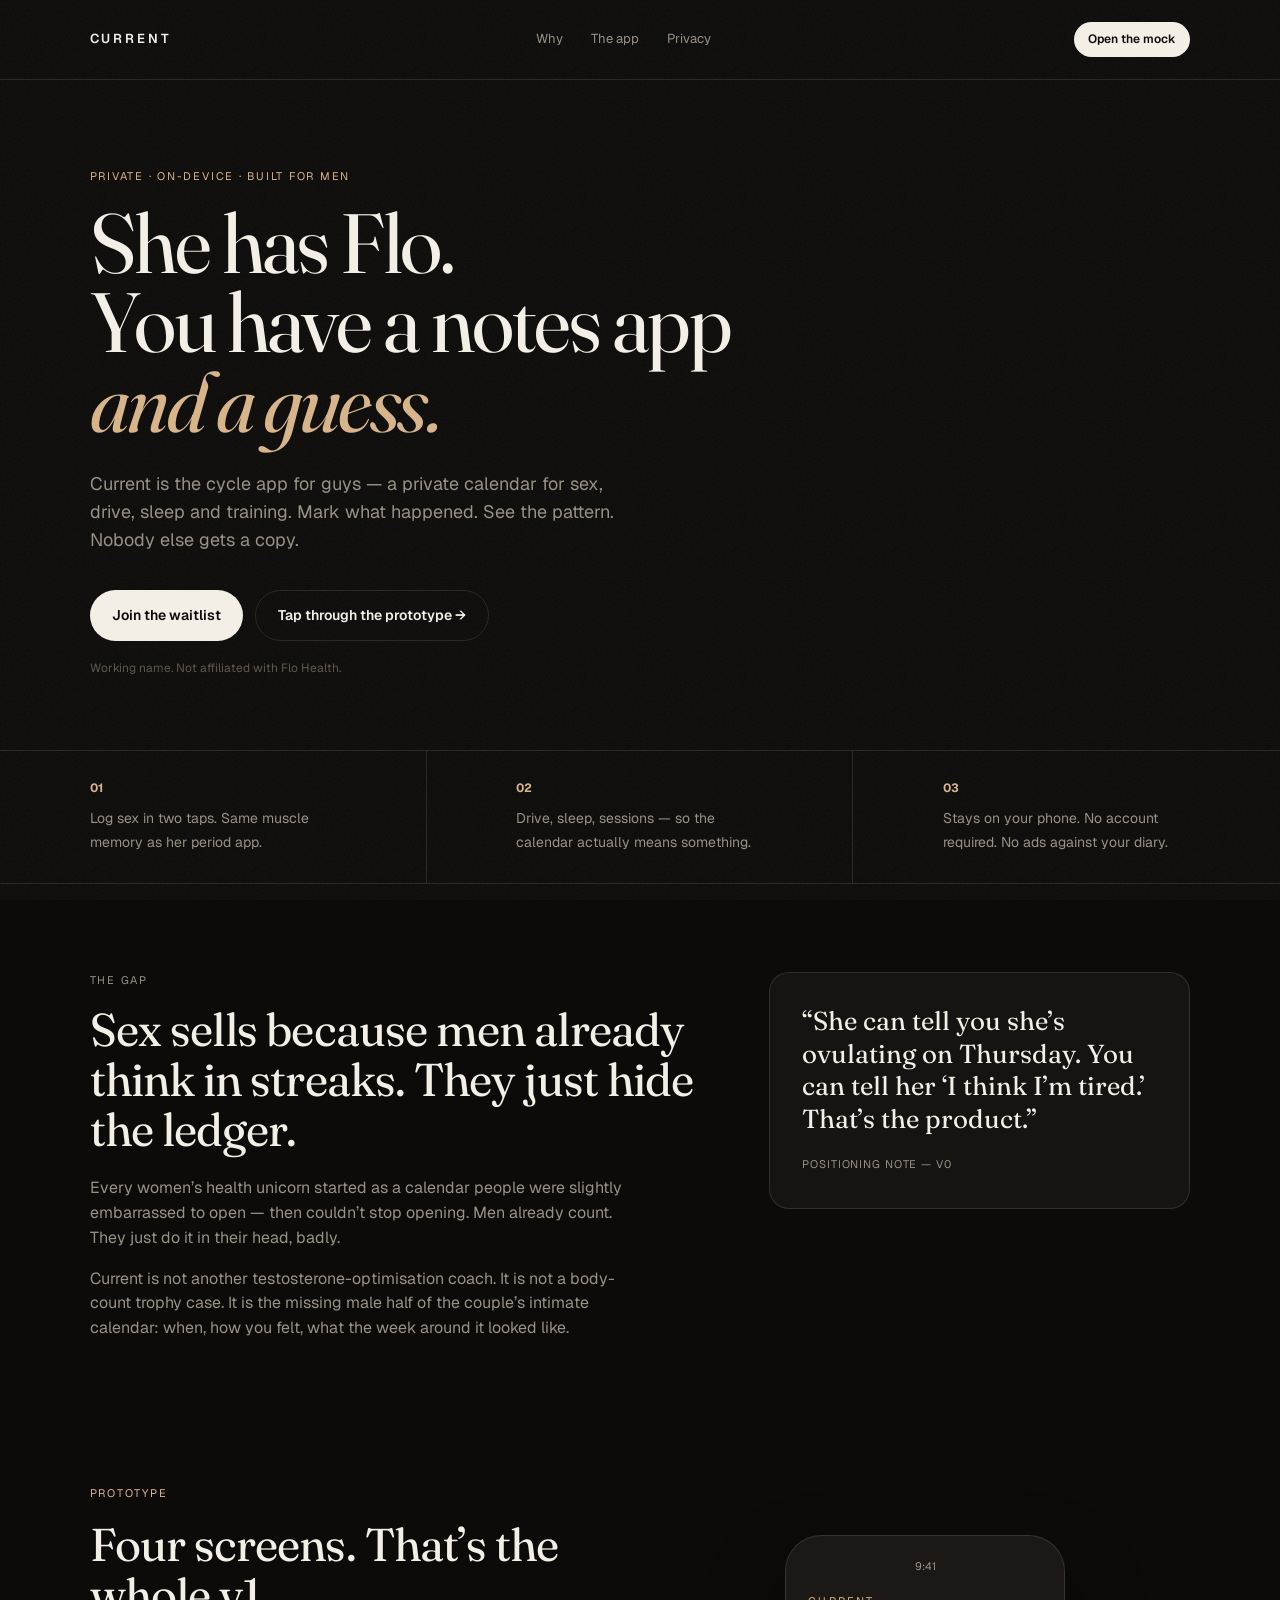
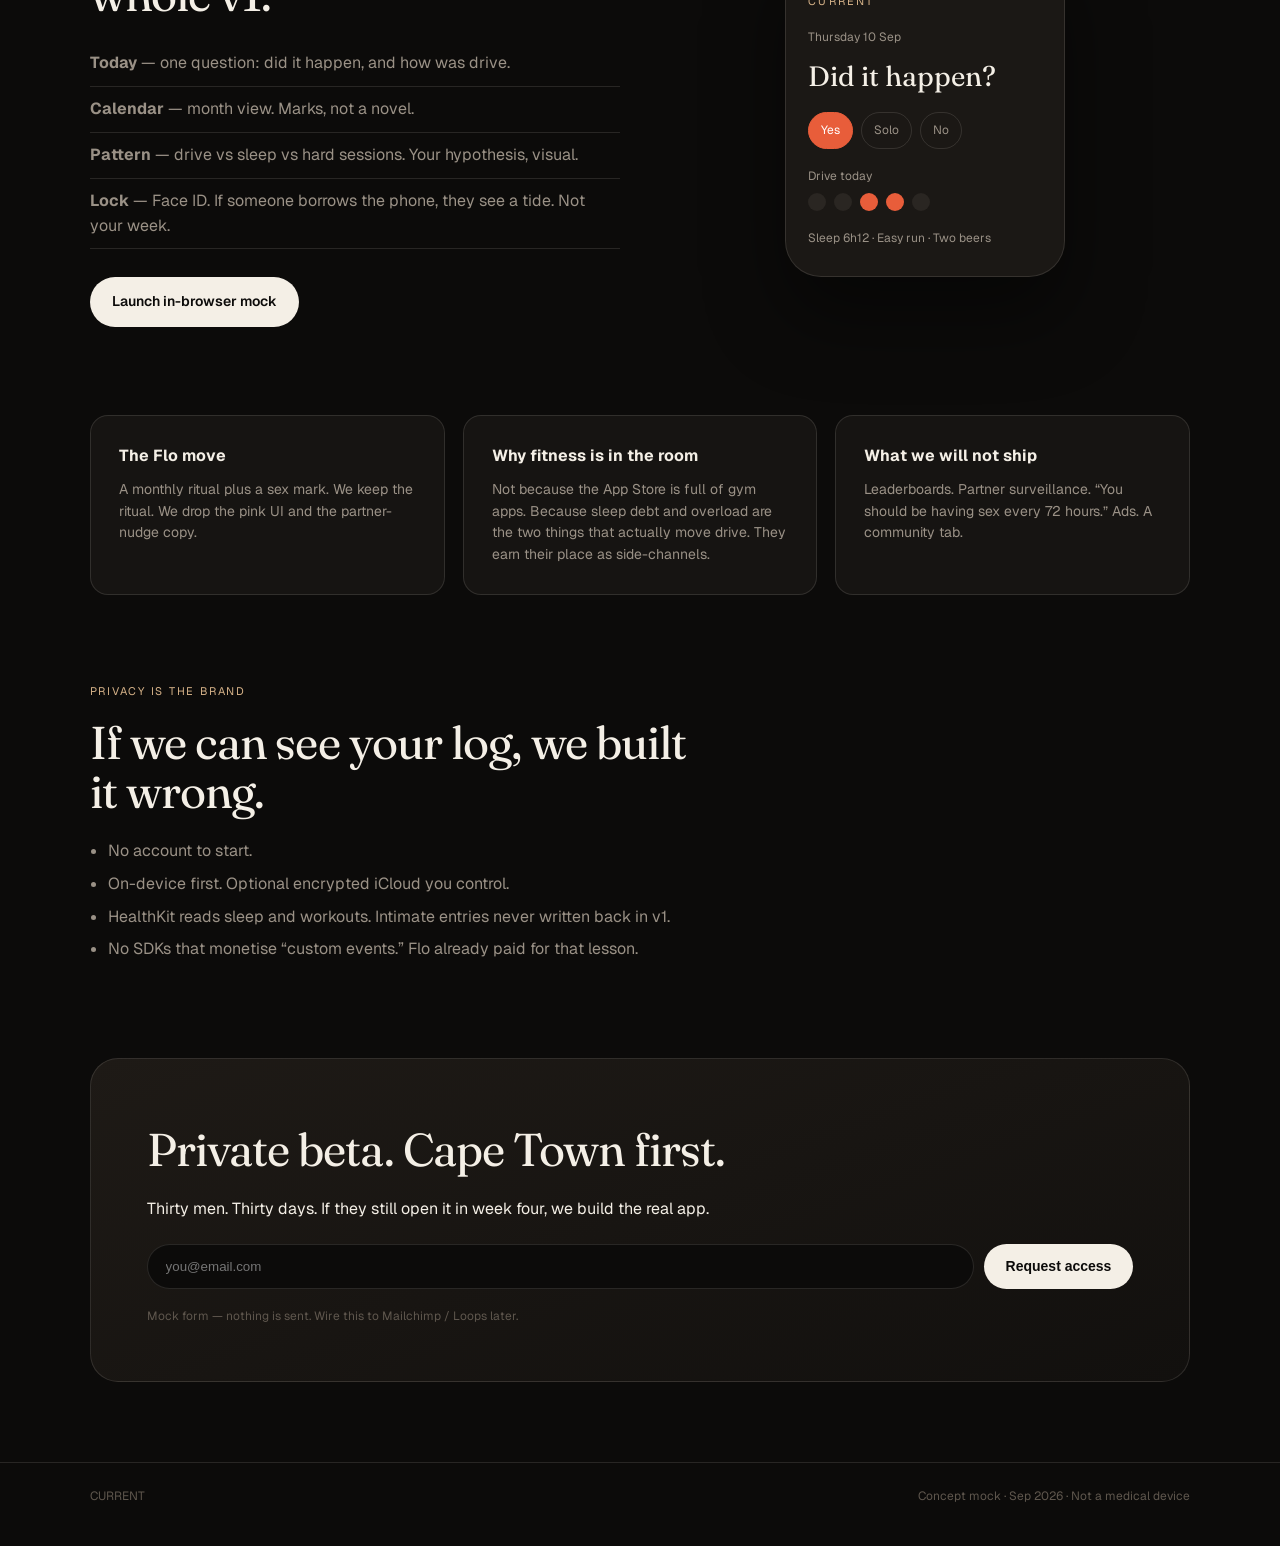
==== index.html @ 5b76199a "chore: add index.html" ====
<!DOCTYPE html>
<html lang="en">
<head>
  <meta charset="UTF-8" />
  <meta name="viewport" content="width=device-width, initial-scale=1" />
  <title>Current — The cycle app, for men</title>
  <link rel="preconnect" href="https://fonts.googleapis.com" />
  <link rel="preconnect" href="https://fonts.gstatic.com" crossorigin />
  <link href="https://fonts.googleapis.com/css2?family=Fraunces:ital,opsz,wght@0,9..144,400;0,9..144,600;1,9..144,400&family=Geist:wght@400;500;600&display=swap" rel="stylesheet" />
  <style>
:root {
  --bg: #0c0b0a;
  --bg-2: #161412;
  --ink: #f4efe6;
  --mute: #9a9186;
  --line: rgba(244, 239, 230, 0.12);
  --sand: #d8b48a;
  --sand-2: #c48a5a;
  --hot: #e85d3a;
}

* { box-sizing: border-box; margin: 0; padding: 0; }
html { scroll-behavior: smooth; }
body {
  font-family: Geist, ui-sans-serif, system-ui, sans-serif;
  background: var(--bg);
  color: var(--ink);
  line-height: 1.55;
  min-height: 100vh;
}
.noise {
  pointer-events: none;
  position: fixed; inset: 0;
  opacity: .06;
  background-image: url("data:image/svg+xml,%3Csvg xmlns='http://www.w3.org/2000/svg' width='160' height='160'%3E%3Cfilter id='n'%3E%3CfeTurbulence type='fractalNoise' baseFrequency='.8' numOctaves='4' stitchTiles='stitch'/%3E%3C/filter%3E%3Crect width='100%25' height='100%25' filter='url(%23n)'/%3E%3C/svg%3E");
  z-index: 0;
}
a { color: inherit; text-decoration: none; }
.nav, .hero, .strip, .split, .phones, .grid3, .privacy, .waitlist, footer {
  position: relative; z-index: 1;
}

.nav {
  display: flex; align-items: center; justify-content: space-between;
  padding: 22px 7vw;
  border-bottom: 1px solid var(--line);
}
.logo { letter-spacing: .22em; font-weight: 600; font-size: 13px; }
.nav nav { display: flex; gap: 28px; color: var(--mute); font-size: 13px; }
.btn {
  display: inline-flex; align-items: center; justify-content: center;
  background: var(--ink); color: var(--bg);
  padding: 14px 22px; border-radius: 999px;
  font-weight: 600; font-size: 14px; border: 0; cursor: pointer;
}
.btn-sm { padding: 8px 14px; font-size: 12px; }
.btn-ghost {
  background: transparent; color: var(--ink);
  border: 1px solid var(--line);
}

.hero { padding: 88px 7vw 72px; max-width: 1100px; }
.eyebrow {
  color: var(--sand); letter-spacing: .16em; text-transform: uppercase;
  font-size: 11px; margin-bottom: 18px;
}
h1 {
  font-family: Fraunces, Georgia, serif;
  font-weight: 400; font-size: clamp(40px, 7vw, 84px);
  line-height: .95; letter-spacing: -.03em;
}
h1 em { color: var(--sand); font-style: italic; }
.lede { max-width: 540px; margin: 28px 0 36px; color: var(--mute); font-size: 18px; }
.hero-actions { display: flex; gap: 12px; flex-wrap: wrap; }
.fine { margin-top: 18px; color: #5f574e; font-size: 12px; }

.strip {
  display: grid; grid-template-columns: repeat(3, 1fr);
  border-top: 1px solid var(--line); border-bottom: 1px solid var(--line);
}
.strip div { padding: 28px 7vw; border-right: 1px solid var(--line); }
.strip div:last-child { border-right: 0; }
.strip strong { display: block; color: var(--sand); font-size: 12px; margin-bottom: 8px; }
.strip span { color: var(--mute); font-size: 14px; }

.split {
  display: grid; grid-template-columns: 1.2fr .8fr; gap: 48px;
  padding: 88px 7vw; align-items: start;
}
h2 {
  font-family: Fraunces, Georgia, serif;
  font-weight: 400; font-size: clamp(28px, 4vw, 46px);
  line-height: 1.08; letter-spacing: -.02em; margin: 10px 0 22px;
}
.split p { color: var(--mute); margin-bottom: 16px; max-width: 560px; }
.card {
  background: var(--bg-2); border: 1px solid var(--line);
  padding: 32px; border-radius: 20px;
}
.quote p {
  font-family: Fraunces, Georgia, serif; font-size: 26px; color: var(--ink);
  line-height: 1.25; margin-bottom: 16px;
}
.quote small { color: var(--mute); letter-spacing: .08em; text-transform: uppercase; font-size: 11px; }

.phones {
  display: grid; grid-template-columns: 1fr 1fr; gap: 40px;
  padding: 40px 7vw 88px; align-items: center;
}
.phones ul { list-style: none; margin: 8px 0 28px; color: var(--mute); }
.phones li { padding: 10px 0; border-bottom: 1px solid var(--line); }
.phone-stack { display: flex; justify-content: center; }
.phone {
  width: 280px; background: #1b1815; border: 1px solid var(--line);
  border-radius: 36px; padding: 22px 22px 28px;
  box-shadow: 0 40px 80px rgba(0,0,0,.45);
}
.phone-bar { text-align: center; color: var(--mute); font-size: 11px; margin-bottom: 18px; }
.phone-brand { letter-spacing: .2em; font-size: 11px; color: var(--sand); }
.phone-kicker { color: var(--mute); font-size: 12px; margin: 18px 0 8px; }
.phone h3 { font-family: Fraunces, serif; font-size: 28px; font-weight: 400; }
.pills { display: flex; gap: 8px; margin: 14px 0 8px; }
.pill {
  border: 1px solid var(--line); border-radius: 999px;
  padding: 8px 12px; font-size: 12px; color: var(--mute);
}
.pill.on { background: var(--hot); border-color: var(--hot); color: #fff; }
.dots { display: flex; gap: 8px; margin-bottom: 18px; }
.dots i { width: 18px; height: 18px; border-radius: 50%; background: #2a2622; display: block; }
.dots i.hot { background: var(--hot); }
.phone-note { color: var(--mute); font-size: 12px; }

.grid3 {
  display: grid; grid-template-columns: repeat(3, 1fr); gap: 18px;
  padding: 0 7vw 88px;
}
.grid3 article {
  background: var(--bg-2); border: 1px solid var(--line);
  padding: 28px; border-radius: 18px;
}
.grid3 h3 { font-size: 16px; margin-bottom: 10px; }
.grid3 p { color: var(--mute); font-size: 14px; }

.privacy { padding: 0 7vw 88px; max-width: 800px; }
.privacy ul { margin-top: 18px; color: var(--mute); padding-left: 18px; }
.privacy li { margin: 8px 0; }

.waitlist {
  margin: 0 7vw 80px; padding: 56px; border-radius: 28px;
  background: linear-gradient(160deg, #1e1a16, #12100e);
  border: 1px solid var(--line);
}
.waitlist form { display: flex; gap: 10px; margin-top: 22px; flex-wrap: wrap; }
.waitlist input {
  flex: 1; min-width: 220px; background: #0c0b0a; color: var(--ink);
  border: 1px solid var(--line); border-radius: 999px; padding: 14px 18px;
}
footer {
  display: flex; justify-content: space-between;
  padding: 24px 7vw 40px; color: #5f574e; font-size: 12px;
  border-top: 1px solid var(--line);
}

@media (max-width: 860px) {
  .nav nav { display: none; }
  .strip, .split, .phones, .grid3 { grid-template-columns: 1fr; }
  .strip div { border-right: 0; border-bottom: 1px solid var(--line); padding: 22px 7vw; }
  .hero { padding-top: 56px; }
  .waitlist { padding: 32px 22px; }
}

</style>
</head>
<body>
  <div class="noise"></div>
  <header class="nav">
    <a class="logo" href="index.html">CURRENT</a>
    <nav>
      <a href="#why">Why</a>
      <a href="#app">The app</a>
      <a href="#privacy">Privacy</a>
    </nav>
    <a class="btn btn-sm" href="app.html">Open the mock</a>
  </header>

  <section class="hero">
    <p class="eyebrow">Private · On-device · Built for men</p>
    <h1>She has Flo.<br />You have a notes app<br /><em>and a guess.</em></h1>
    <p class="lede">
      Current is the cycle app for guys — a private calendar for sex, drive, sleep and training.
      Mark what happened. See the pattern. Nobody else gets a copy.
    </p>
    <div class="hero-actions">
      <a class="btn" href="#waitlist">Join the waitlist</a>
      <a class="btn btn-ghost" href="app.html">Tap through the prototype →</a>
    </div>
    <p class="fine">Working name. Not affiliated with Flo Health.</p>
  </section>

  <section class="strip">
    <div>
      <strong>01</strong>
      <span>Log sex in two taps. Same muscle memory as her period app.</span>
    </div>
    <div>
      <strong>02</strong>
      <span>Drive, sleep, sessions — so the calendar actually means something.</span>
    </div>
    <div>
      <strong>03</strong>
      <span>Stays on your phone. No account required. No ads against your diary.</span>
    </div>
  </section>

  <section id="why" class="split">
    <div>
      <p class="eyebrow">The gap</p>
      <h2>Sex sells because men already think in streaks. They just hide the ledger.</h2>
      <p>
        Every women’s health unicorn started as a calendar people were slightly embarrassed to open —
        then couldn’t stop opening. Men already count. They just do it in their head, badly.
      </p>
      <p>
        Current is not another testosterone-optimisation coach. It is not a body-count trophy case.
        It is the missing male half of the couple’s intimate calendar: when, how you felt, what the week
        around it looked like.
      </p>
    </div>
    <aside class="card quote">
      <p>“She can tell you she’s ovulating on Thursday. You can tell her ‘I think I’m tired.’ That’s the product.”</p>
      <small>Positioning note — v0</small>
    </aside>
  </section>

  <section id="app" class="phones">
    <div class="copy">
      <p class="eyebrow">Prototype</p>
      <h2>Four screens. That’s the whole v1.</h2>
      <ul>
        <li><b>Today</b> — one question: did it happen, and how was drive.</li>
        <li><b>Calendar</b> — month view. Marks, not a novel.</li>
        <li><b>Pattern</b> — drive vs sleep vs hard sessions. Your hypothesis, visual.</li>
        <li><b>Lock</b> — Face ID. If someone borrows the phone, they see a tide. Not your week.</li>
      </ul>
      <a class="btn" href="app.html">Launch in-browser mock</a>
    </div>
    <div class="phone-stack">
      <div class="phone">
        <div class="phone-bar">9:41</div>
        <p class="phone-brand">CURRENT</p>
        <p class="phone-kicker">Thursday 10 Sep</p>
        <h3>Did it happen?</h3>
        <div class="pills">
          <span class="pill on">Yes</span>
          <span class="pill">Solo</span>
          <span class="pill">No</span>
        </div>
        <p class="phone-kicker">Drive today</p>
        <div class="dots">
          <i></i><i></i><i class="hot"></i><i class="hot"></i><i></i>
        </div>
        <p class="phone-note">Sleep 6h12 · Easy run · Two beers</p>
      </div>
    </div>
  </section>

  <section class="grid3">
    <article>
      <h3>The Flo move</h3>
      <p>A monthly ritual plus a sex mark. We keep the ritual. We drop the pink UI and the partner-nudge copy.</p>
    </article>
    <article>
      <h3>Why fitness is in the room</h3>
      <p>Not because the App Store is full of gym apps. Because sleep debt and overload are the two things that actually move drive. They earn their place as side-channels.</p>
    </article>
    <article>
      <h3>What we will not ship</h3>
      <p>Leaderboards. Partner surveillance. “You should be having sex every 72 hours.” Ads. A community tab.</p>
    </article>
  </section>

  <section id="privacy" class="privacy">
    <p class="eyebrow">Privacy is the brand</p>
    <h2>If we can see your log, we built it wrong.</h2>
    <ul>
      <li>No account to start.</li>
      <li>On-device first. Optional encrypted iCloud you control.</li>
      <li>HealthKit reads sleep and workouts. Intimate entries never written back in v1.</li>
      <li>No SDKs that monetise “custom events.” Flo already paid for that lesson.</li>
    </ul>
  </section>

  <section id="waitlist" class="waitlist">
    <h2>Private beta. Cape Town first.</h2>
    <p>Thirty men. Thirty days. If they still open it in week four, we build the real app.</p>
    <form onsubmit="event.preventDefault(); this.querySelector('button').textContent='You’re on the list.'; this.querySelector('button').disabled=true;">
      <input type="email" required placeholder="you@email.com" />
      <button type="submit" class="btn">Request access</button>
    </form>
    <p class="fine">Mock form — nothing is sent. Wire this to Mailchimp / Loops later.</p>
  </section>

  <footer>
    <span>CURRENT</span>
    <span>Concept mock · Sep 2026 · Not a medical device</span>
  </footer>
</body>
</html>
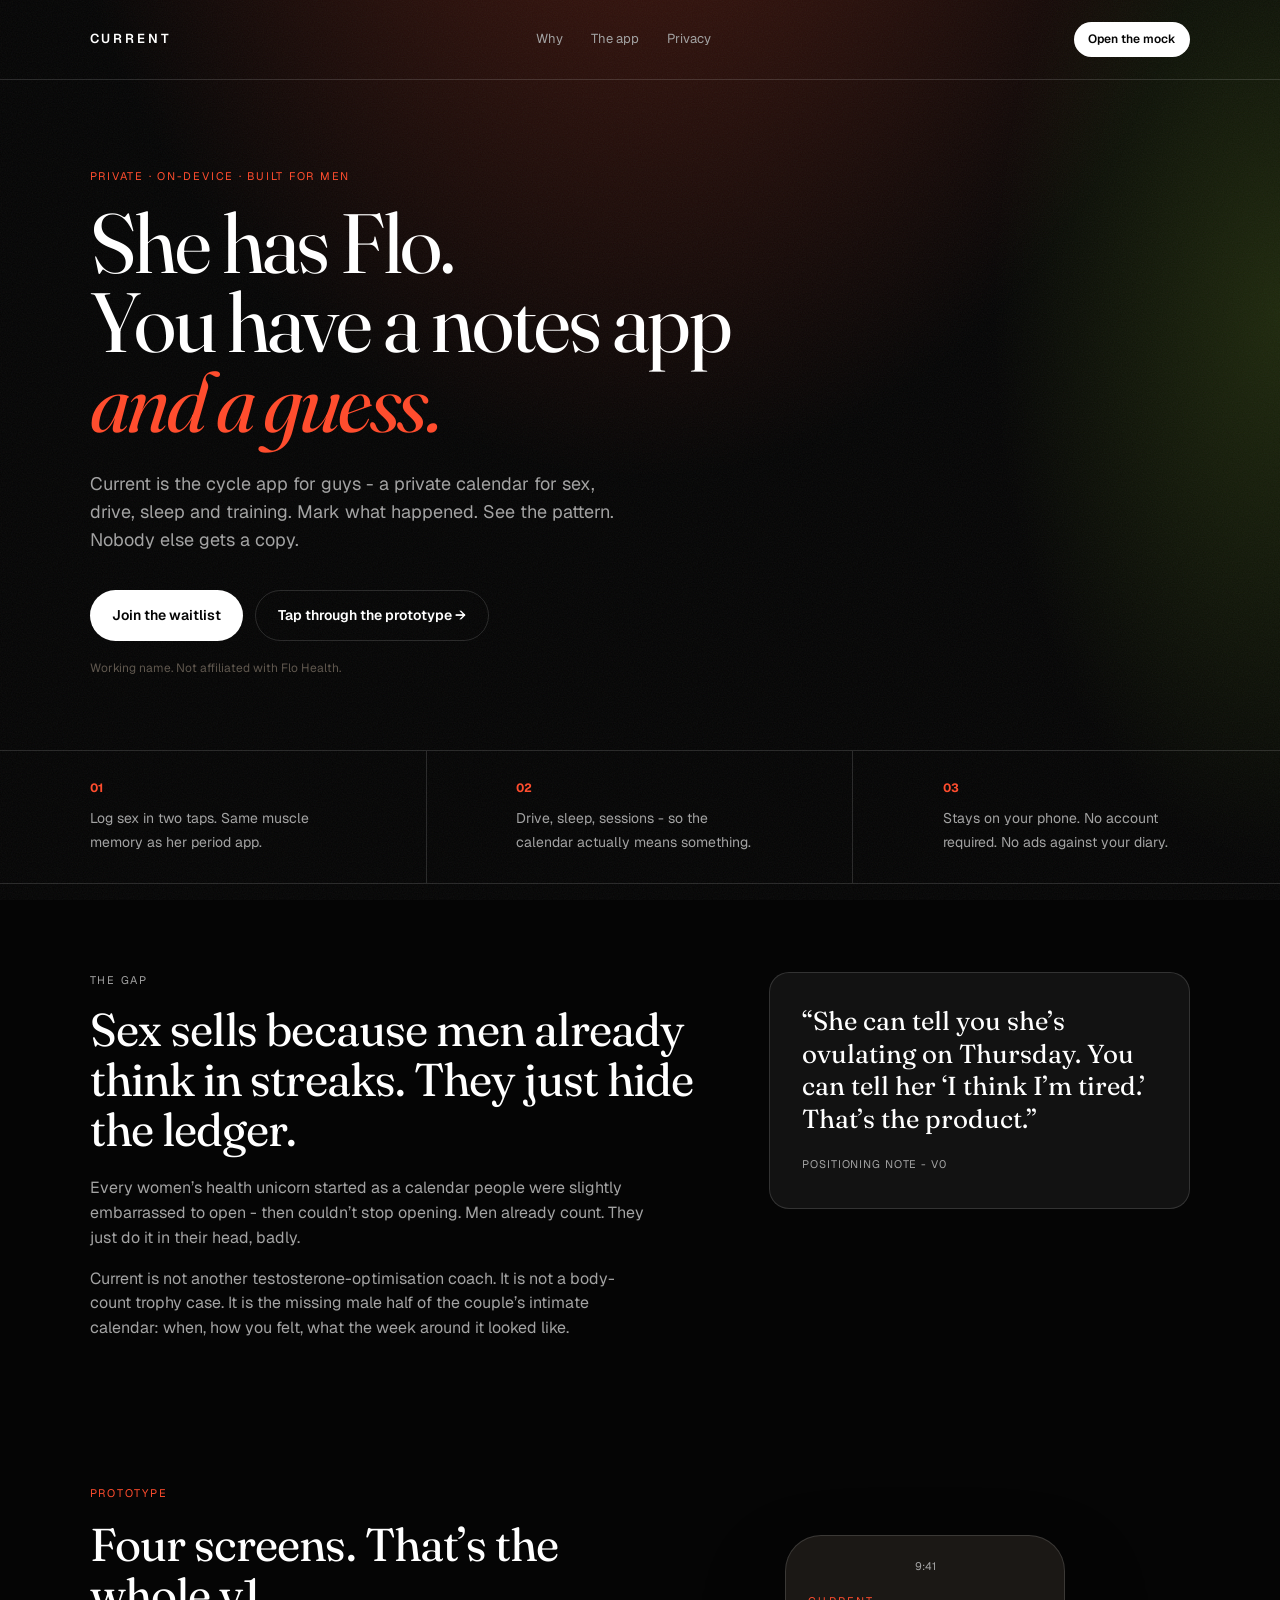
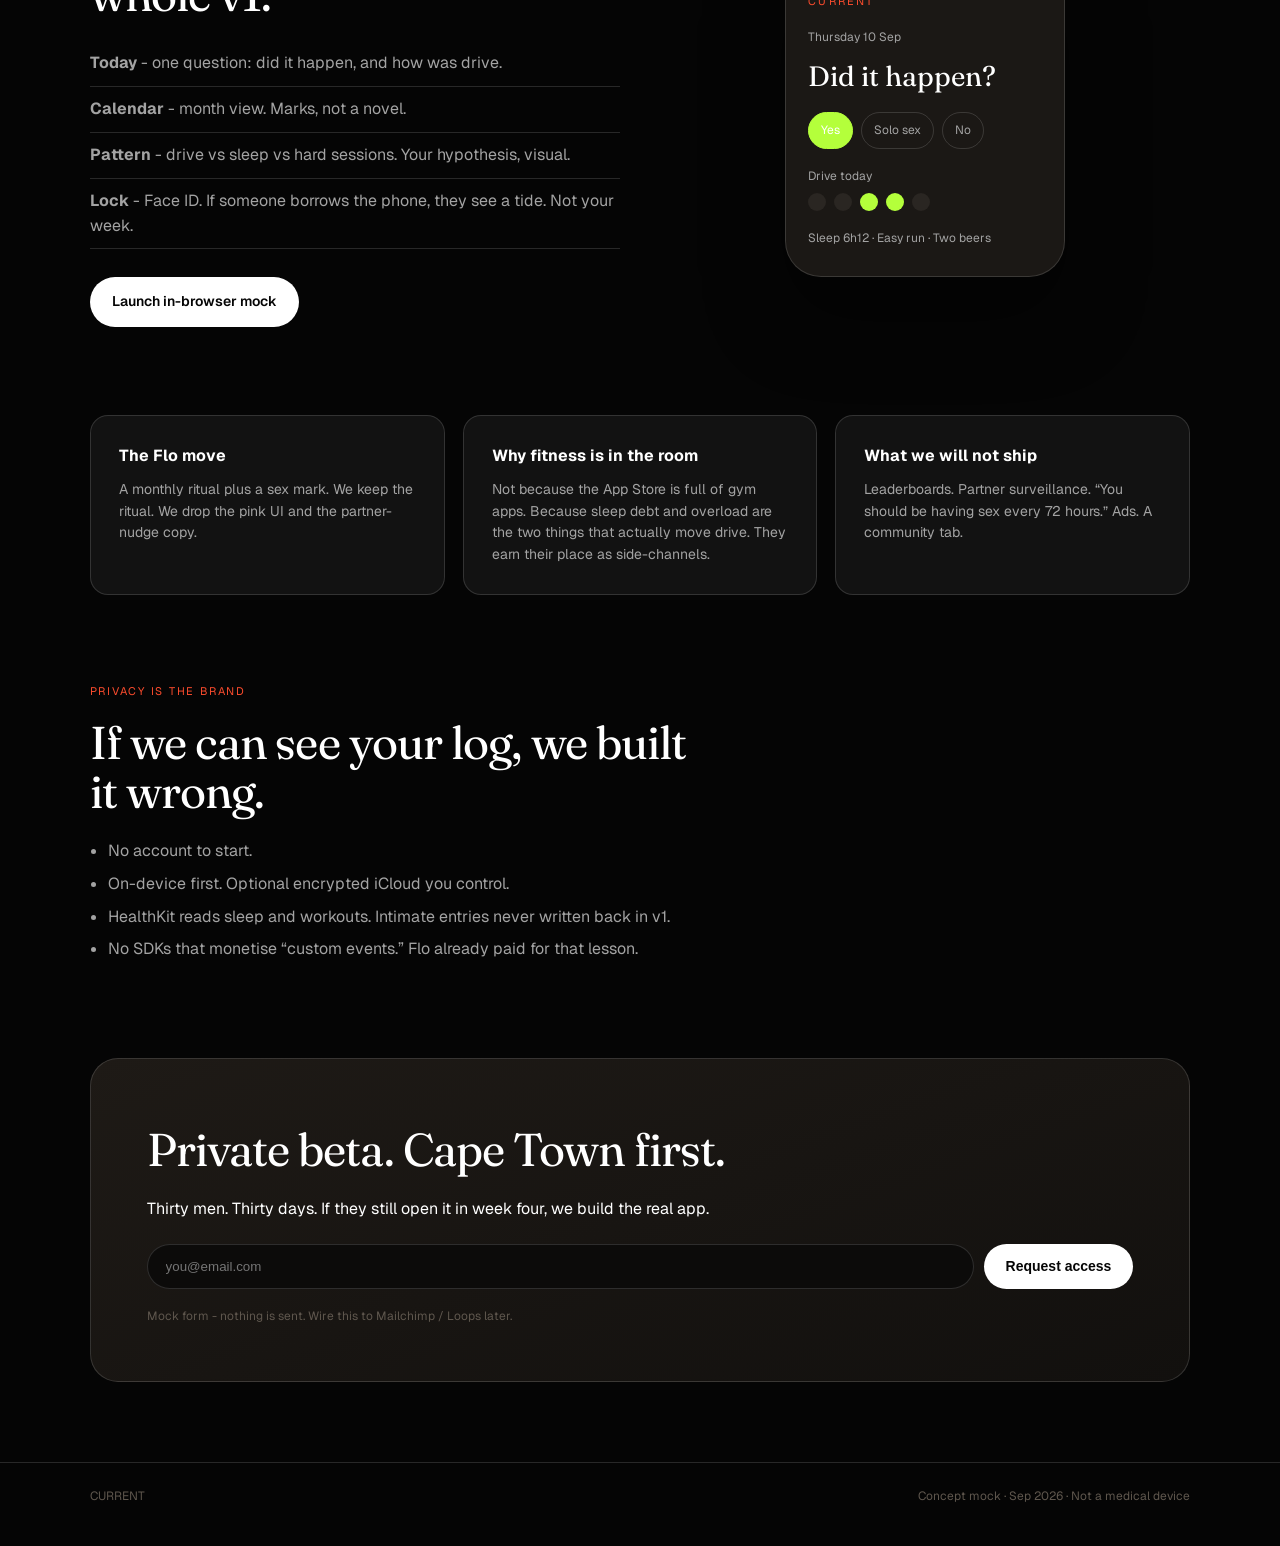
==== commit 73aa25d2: "chore: update index.html" ====
--- a/index.html
+++ b/index.html
@@ -1,73 +1,74 @@
 <!DOCTYPE html>
 <html lang="en">
 <head>
-  <meta charset="UTF-8" />
-  <meta name="viewport" content="width=device-width, initial-scale=1" />
-  <title>Current — The cycle app, for men</title>
-  <link rel="preconnect" href="https://fonts.googleapis.com" />
-  <link rel="preconnect" href="https://fonts.gstatic.com" crossorigin />
-  <link href="https://fonts.googleapis.com/css2?family=Fraunces:ital,opsz,wght@0,9..144,400;0,9..144,600;1,9..144,400&family=Geist:wght@400;500;600&display=swap" rel="stylesheet" />
-  <style>
+ <meta charset="UTF-8" />
+ <meta name="viewport" content="width=device-width, initial-scale=1" />
+ <title>Current - The cycle app, for men</title>
+ <link rel="preconnect" href="https://fonts.googleapis.com" />
+ <link rel="preconnect" href="https://fonts.gstatic.com" crossorigin />
+ <link href="https://fonts.googleapis.com/css2?family=Fraunces:ital,opsz,wght@0,9..144,400;0,9..144,600;1,9..144,400&family=Geist:wght@400;500;600&display=swap" rel="stylesheet" />
+ <style>
 :root {
-  --bg: #0c0b0a;
-  --bg-2: #161412;
-  --ink: #f4efe6;
-  --mute: #9a9186;
-  --line: rgba(244, 239, 230, 0.12);
-  --sand: #d8b48a;
-  --sand-2: #c48a5a;
-  --hot: #e85d3a;
+ --bg: #050505;
+ --bg-2: #121212;
+ --ink: #ffffff;
+ --mute: #a3a3a3;
+ --line: rgba(255, 255, 255, 0.14);
+ --sand: #ff4d2e;
+ --sand-2: #ff7a3d;
+ --hot: #b4ff3b;
 }
 
 * { box-sizing: border-box; margin: 0; padding: 0; }
 html { scroll-behavior: smooth; }
 body {
-  font-family: Geist, ui-sans-serif, system-ui, sans-serif;
-  background: var(--bg);
-  color: var(--ink);
-  line-height: 1.55;
-  min-height: 100vh;
+ font-family: Geist, ui-sans-serif, system-ui, sans-serif;
+ background: var(--bg);
+ background-image: radial-gradient(ellipse 90% 55% at 50% -15%, rgba(255,77,46,0.35), transparent 55%), radial-gradient(ellipse 45% 35% at 100% 10%, rgba(180,255,59,0.14), transparent 50%);
+ color: var(--ink);
+ line-height: 1.55;
+ min-height: 100vh;
 }
 .noise {
-  pointer-events: none;
-  position: fixed; inset: 0;
-  opacity: .06;
-  background-image: url("data:image/svg+xml,%3Csvg xmlns='http://www.w3.org/2000/svg' width='160' height='160'%3E%3Cfilter id='n'%3E%3CfeTurbulence type='fractalNoise' baseFrequency='.8' numOctaves='4' stitchTiles='stitch'/%3E%3C/filter%3E%3Crect width='100%25' height='100%25' filter='url(%23n)'/%3E%3C/svg%3E");
-  z-index: 0;
+ pointer-events: none;
+ position: fixed; inset: 0;
+ opacity: .06;
+ background-image: url("data:image/svg+xml,%3Csvg xmlns='http://www.w3.org/2000/svg' width='160' height='160'%3E%3Cfilter id='n'%3E%3CfeTurbulence type='fractalNoise' baseFrequency='.8' numOctaves='4' stitchTiles='stitch'/%3E%3C/filter%3E%3Crect width='100%25' height='100%25' filter='url(%23n)'/%3E%3C/svg%3E");
+ z-index: 0;
 }
 a { color: inherit; text-decoration: none; }
 .nav, .hero, .strip, .split, .phones, .grid3, .privacy, .waitlist, footer {
-  position: relative; z-index: 1;
+ position: relative; z-index: 1;
 }
 
 .nav {
-  display: flex; align-items: center; justify-content: space-between;
-  padding: 22px 7vw;
-  border-bottom: 1px solid var(--line);
+ display: flex; align-items: center; justify-content: space-between;
+ padding: 22px 7vw;
+ border-bottom: 1px solid var(--line);
 }
 .logo { letter-spacing: .22em; font-weight: 600; font-size: 13px; }
 .nav nav { display: flex; gap: 28px; color: var(--mute); font-size: 13px; }
 .btn {
-  display: inline-flex; align-items: center; justify-content: center;
-  background: var(--ink); color: var(--bg);
-  padding: 14px 22px; border-radius: 999px;
-  font-weight: 600; font-size: 14px; border: 0; cursor: pointer;
+ display: inline-flex; align-items: center; justify-content: center;
+ background: var(--ink); color: var(--bg);
+ padding: 14px 22px; border-radius: 999px;
+ font-weight: 600; font-size: 14px; border: 0; cursor: pointer;
 }
 .btn-sm { padding: 8px 14px; font-size: 12px; }
 .btn-ghost {
-  background: transparent; color: var(--ink);
-  border: 1px solid var(--line);
+ background: transparent; color: var(--ink);
+ border: 1px solid var(--line);
 }
 
 .hero { padding: 88px 7vw 72px; max-width: 1100px; }
 .eyebrow {
-  color: var(--sand); letter-spacing: .16em; text-transform: uppercase;
-  font-size: 11px; margin-bottom: 18px;
+ color: var(--sand); letter-spacing: .16em; text-transform: uppercase;
+ font-size: 11px; margin-bottom: 18px;
 }
 h1 {
-  font-family: Fraunces, Georgia, serif;
-  font-weight: 400; font-size: clamp(40px, 7vw, 84px);
-  line-height: .95; letter-spacing: -.03em;
+ font-family: Fraunces, Georgia, serif;
+ font-weight: 400; font-size: clamp(40px, 7vw, 84px);
+ line-height: .95; letter-spacing: -.03em;
 }
 h1 em { color: var(--sand); font-style: italic; }
 .lede { max-width: 540px; margin: 28px 0 36px; color: var(--mute); font-size: 18px; }
@@ -75,8 +76,8 @@
 .fine { margin-top: 18px; color: #5f574e; font-size: 12px; }
 
 .strip {
-  display: grid; grid-template-columns: repeat(3, 1fr);
-  border-top: 1px solid var(--line); border-bottom: 1px solid var(--line);
+ display: grid; grid-template-columns: repeat(3, 1fr);
+ border-top: 1px solid var(--line); border-bottom: 1px solid var(--line);
 }
 .strip div { padding: 28px 7vw; border-right: 1px solid var(--line); }
 .strip div:last-child { border-right: 0; }
@@ -84,36 +85,36 @@
 .strip span { color: var(--mute); font-size: 14px; }
 
 .split {
-  display: grid; grid-template-columns: 1.2fr .8fr; gap: 48px;
-  padding: 88px 7vw; align-items: start;
+ display: grid; grid-template-columns: 1.2fr .8fr; gap: 48px;
+ padding: 88px 7vw; align-items: start;
 }
 h2 {
-  font-family: Fraunces, Georgia, serif;
-  font-weight: 400; font-size: clamp(28px, 4vw, 46px);
-  line-height: 1.08; letter-spacing: -.02em; margin: 10px 0 22px;
+ font-family: Fraunces, Georgia, serif;
+ font-weight: 400; font-size: clamp(28px, 4vw, 46px);
+ line-height: 1.08; letter-spacing: -.02em; margin: 10px 0 22px;
 }
 .split p { color: var(--mute); margin-bottom: 16px; max-width: 560px; }
 .card {
-  background: var(--bg-2); border: 1px solid var(--line);
-  padding: 32px; border-radius: 20px;
+ background: var(--bg-2); border: 1px solid var(--line);
+ padding: 32px; border-radius: 20px;
 }
 .quote p {
-  font-family: Fraunces, Georgia, serif; font-size: 26px; color: var(--ink);
-  line-height: 1.25; margin-bottom: 16px;
+ font-family: Fraunces, Georgia, serif; font-size: 26px; color: var(--ink);
+ line-height: 1.25; margin-bottom: 16px;
 }
 .quote small { color: var(--mute); letter-spacing: .08em; text-transform: uppercase; font-size: 11px; }
 
 .phones {
-  display: grid; grid-template-columns: 1fr 1fr; gap: 40px;
-  padding: 40px 7vw 88px; align-items: center;
+ display: grid; grid-template-columns: 1fr 1fr; gap: 40px;
+ padding: 40px 7vw 88px; align-items: center;
 }
 .phones ul { list-style: none; margin: 8px 0 28px; color: var(--mute); }
 .phones li { padding: 10px 0; border-bottom: 1px solid var(--line); }
 .phone-stack { display: flex; justify-content: center; }
 .phone {
-  width: 280px; background: #1b1815; border: 1px solid var(--line);
-  border-radius: 36px; padding: 22px 22px 28px;
-  box-shadow: 0 40px 80px rgba(0,0,0,.45);
+ width: 280px; background: #1b1815; border: 1px solid var(--line);
+ border-radius: 36px; padding: 22px 22px 28px;
+ box-shadow: 0 40px 80px rgba(0,0,0,.45);
 }
 .phone-bar { text-align: center; color: var(--mute); font-size: 11px; margin-bottom: 18px; }
 .phone-brand { letter-spacing: .2em; font-size: 11px; color: var(--sand); }
@@ -121,8 +122,8 @@
 .phone h3 { font-family: Fraunces, serif; font-size: 28px; font-weight: 400; }
 .pills { display: flex; gap: 8px; margin: 14px 0 8px; }
 .pill {
-  border: 1px solid var(--line); border-radius: 999px;
-  padding: 8px 12px; font-size: 12px; color: var(--mute);
+ border: 1px solid var(--line); border-radius: 999px;
+ padding: 8px 12px; font-size: 12px; color: var(--mute);
 }
 .pill.on { background: var(--hot); border-color: var(--hot); color: #fff; }
 .dots { display: flex; gap: 8px; margin-bottom: 18px; }
@@ -131,12 +132,12 @@
 .phone-note { color: var(--mute); font-size: 12px; }
 
 .grid3 {
-  display: grid; grid-template-columns: repeat(3, 1fr); gap: 18px;
-  padding: 0 7vw 88px;
+ display: grid; grid-template-columns: repeat(3, 1fr); gap: 18px;
+ padding: 0 7vw 88px;
 }
 .grid3 article {
-  background: var(--bg-2); border: 1px solid var(--line);
-  padding: 28px; border-radius: 18px;
+ background: var(--bg-2); border: 1px solid var(--line);
+ padding: 28px; border-radius: 18px;
 }
 .grid3 h3 { font-size: 16px; margin-bottom: 10px; }
 .grid3 p { color: var(--mute); font-size: 14px; }
@@ -146,163 +147,163 @@
 .privacy li { margin: 8px 0; }
 
 .waitlist {
-  margin: 0 7vw 80px; padding: 56px; border-radius: 28px;
-  background: linear-gradient(160deg, #1e1a16, #12100e);
-  border: 1px solid var(--line);
+ margin: 0 7vw 80px; padding: 56px; border-radius: 28px;
+ background: linear-gradient(160deg, #1e1a16, #12100e);
+ border: 1px solid var(--line);
 }
 .waitlist form { display: flex; gap: 10px; margin-top: 22px; flex-wrap: wrap; }
 .waitlist input {
-  flex: 1; min-width: 220px; background: #0c0b0a; color: var(--ink);
-  border: 1px solid var(--line); border-radius: 999px; padding: 14px 18px;
+ flex: 1; min-width: 220px; background: #0c0b0a; color: var(--ink);
+ border: 1px solid var(--line); border-radius: 999px; padding: 14px 18px;
 }
 footer {
-  display: flex; justify-content: space-between;
-  padding: 24px 7vw 40px; color: #5f574e; font-size: 12px;
-  border-top: 1px solid var(--line);
+ display: flex; justify-content: space-between;
+ padding: 24px 7vw 40px; color: #5f574e; font-size: 12px;
+ border-top: 1px solid var(--line);
 }
 
 @media (max-width: 860px) {
-  .nav nav { display: none; }
-  .strip, .split, .phones, .grid3 { grid-template-columns: 1fr; }
-  .strip div { border-right: 0; border-bottom: 1px solid var(--line); padding: 22px 7vw; }
-  .hero { padding-top: 56px; }
-  .waitlist { padding: 32px 22px; }
+ .nav nav { display: none; }
+ .strip, .split, .phones, .grid3 { grid-template-columns: 1fr; }
+ .strip div { border-right: 0; border-bottom: 1px solid var(--line); padding: 22px 7vw; }
+ .hero { padding-top: 56px; }
+ .waitlist { padding: 32px 22px; }
 }
 
 </style>
 </head>
 <body>
-  <div class="noise"></div>
-  <header class="nav">
-    <a class="logo" href="index.html">CURRENT</a>
-    <nav>
-      <a href="#why">Why</a>
-      <a href="#app">The app</a>
-      <a href="#privacy">Privacy</a>
-    </nav>
-    <a class="btn btn-sm" href="app.html">Open the mock</a>
-  </header>
-
-  <section class="hero">
-    <p class="eyebrow">Private · On-device · Built for men</p>
-    <h1>She has Flo.<br />You have a notes app<br /><em>and a guess.</em></h1>
-    <p class="lede">
-      Current is the cycle app for guys — a private calendar for sex, drive, sleep and training.
-      Mark what happened. See the pattern. Nobody else gets a copy.
-    </p>
-    <div class="hero-actions">
-      <a class="btn" href="#waitlist">Join the waitlist</a>
-      <a class="btn btn-ghost" href="app.html">Tap through the prototype →</a>
-    </div>
-    <p class="fine">Working name. Not affiliated with Flo Health.</p>
-  </section>
-
-  <section class="strip">
-    <div>
-      <strong>01</strong>
-      <span>Log sex in two taps. Same muscle memory as her period app.</span>
-    </div>
-    <div>
-      <strong>02</strong>
-      <span>Drive, sleep, sessions — so the calendar actually means something.</span>
-    </div>
-    <div>
-      <strong>03</strong>
-      <span>Stays on your phone. No account required. No ads against your diary.</span>
-    </div>
-  </section>
-
-  <section id="why" class="split">
-    <div>
-      <p class="eyebrow">The gap</p>
-      <h2>Sex sells because men already think in streaks. They just hide the ledger.</h2>
-      <p>
-        Every women’s health unicorn started as a calendar people were slightly embarrassed to open —
-        then couldn’t stop opening. Men already count. They just do it in their head, badly.
-      </p>
-      <p>
-        Current is not another testosterone-optimisation coach. It is not a body-count trophy case.
-        It is the missing male half of the couple’s intimate calendar: when, how you felt, what the week
-        around it looked like.
-      </p>
-    </div>
-    <aside class="card quote">
-      <p>“She can tell you she’s ovulating on Thursday. You can tell her ‘I think I’m tired.’ That’s the product.”</p>
-      <small>Positioning note — v0</small>
-    </aside>
-  </section>
-
-  <section id="app" class="phones">
-    <div class="copy">
-      <p class="eyebrow">Prototype</p>
-      <h2>Four screens. That’s the whole v1.</h2>
-      <ul>
-        <li><b>Today</b> — one question: did it happen, and how was drive.</li>
-        <li><b>Calendar</b> — month view. Marks, not a novel.</li>
-        <li><b>Pattern</b> — drive vs sleep vs hard sessions. Your hypothesis, visual.</li>
-        <li><b>Lock</b> — Face ID. If someone borrows the phone, they see a tide. Not your week.</li>
-      </ul>
-      <a class="btn" href="app.html">Launch in-browser mock</a>
-    </div>
-    <div class="phone-stack">
-      <div class="phone">
-        <div class="phone-bar">9:41</div>
-        <p class="phone-brand">CURRENT</p>
-        <p class="phone-kicker">Thursday 10 Sep</p>
-        <h3>Did it happen?</h3>
-        <div class="pills">
-          <span class="pill on">Yes</span>
-          <span class="pill">Solo</span>
-          <span class="pill">No</span>
-        </div>
-        <p class="phone-kicker">Drive today</p>
-        <div class="dots">
-          <i></i><i></i><i class="hot"></i><i class="hot"></i><i></i>
-        </div>
-        <p class="phone-note">Sleep 6h12 · Easy run · Two beers</p>
-      </div>
-    </div>
-  </section>
-
-  <section class="grid3">
-    <article>
-      <h3>The Flo move</h3>
-      <p>A monthly ritual plus a sex mark. We keep the ritual. We drop the pink UI and the partner-nudge copy.</p>
-    </article>
-    <article>
-      <h3>Why fitness is in the room</h3>
-      <p>Not because the App Store is full of gym apps. Because sleep debt and overload are the two things that actually move drive. They earn their place as side-channels.</p>
-    </article>
-    <article>
-      <h3>What we will not ship</h3>
-      <p>Leaderboards. Partner surveillance. “You should be having sex every 72 hours.” Ads. A community tab.</p>
-    </article>
-  </section>
-
-  <section id="privacy" class="privacy">
-    <p class="eyebrow">Privacy is the brand</p>
-    <h2>If we can see your log, we built it wrong.</h2>
-    <ul>
-      <li>No account to start.</li>
-      <li>On-device first. Optional encrypted iCloud you control.</li>
-      <li>HealthKit reads sleep and workouts. Intimate entries never written back in v1.</li>
-      <li>No SDKs that monetise “custom events.” Flo already paid for that lesson.</li>
-    </ul>
-  </section>
-
-  <section id="waitlist" class="waitlist">
-    <h2>Private beta. Cape Town first.</h2>
-    <p>Thirty men. Thirty days. If they still open it in week four, we build the real app.</p>
-    <form onsubmit="event.preventDefault(); this.querySelector('button').textContent='You’re on the list.'; this.querySelector('button').disabled=true;">
-      <input type="email" required placeholder="you@email.com" />
-      <button type="submit" class="btn">Request access</button>
-    </form>
-    <p class="fine">Mock form — nothing is sent. Wire this to Mailchimp / Loops later.</p>
-  </section>
-
-  <footer>
-    <span>CURRENT</span>
-    <span>Concept mock · Sep 2026 · Not a medical device</span>
-  </footer>
+ <div class="noise"></div>
+ <header class="nav">
+ <a class="logo" href="index.html">CURRENT</a>
+ <nav>
+ <a href="#why">Why</a>
+ <a href="#app">The app</a>
+ <a href="#privacy">Privacy</a>
+ </nav>
+ <a class="btn btn-sm" href="app.html">Open the mock</a>
+ </header>
+
+ <section class="hero">
+ <p class="eyebrow">Private · On-device · Built for men</p>
+ <h1>She has Flo.<br />You have a notes app<br /><em>and a guess.</em></h1>
+ <p class="lede">
+ Current is the cycle app for guys - a private calendar for sex, drive, sleep and training.
+ Mark what happened. See the pattern. Nobody else gets a copy.
+ </p>
+ <div class="hero-actions">
+ <a class="btn" href="#waitlist">Join the waitlist</a>
+ <a class="btn btn-ghost" href="app.html">Tap through the prototype →</a>
+ </div>
+ <p class="fine">Working name. Not affiliated with Flo Health.</p>
+ </section>
+
+ <section class="strip">
+ <div>
+ <strong>01</strong>
+ <span>Log sex in two taps. Same muscle memory as her period app.</span>
+ </div>
+ <div>
+ <strong>02</strong>
+ <span>Drive, sleep, sessions - so the calendar actually means something.</span>
+ </div>
+ <div>
+ <strong>03</strong>
+ <span>Stays on your phone. No account required. No ads against your diary.</span>
+ </div>
+ </section>
+
+ <section id="why" class="split">
+ <div>
+ <p class="eyebrow">The gap</p>
+ <h2>Sex sells because men already think in streaks. They just hide the ledger.</h2>
+ <p>
+ Every women’s health unicorn started as a calendar people were slightly embarrassed to open - 
+ then couldn’t stop opening. Men already count. They just do it in their head, badly.
+ </p>
+ <p>
+ Current is not another testosterone-optimisation coach. It is not a body-count trophy case.
+ It is the missing male half of the couple’s intimate calendar: when, how you felt, what the week
+ around it looked like.
+ </p>
+ </div>
+ <aside class="card quote">
+ <p>“She can tell you she’s ovulating on Thursday. You can tell her ‘I think I’m tired.’ That’s the product.”</p>
+ <small>Positioning note - v0</small>
+ </aside>
+ </section>
+
+ <section id="app" class="phones">
+ <div class="copy">
+ <p class="eyebrow">Prototype</p>
+ <h2>Four screens. That’s the whole v1.</h2>
+ <ul>
+ <li><b>Today</b> - one question: did it happen, and how was drive.</li>
+ <li><b>Calendar</b> - month view. Marks, not a novel.</li>
+ <li><b>Pattern</b> - drive vs sleep vs hard sessions. Your hypothesis, visual.</li>
+ <li><b>Lock</b> - Face ID. If someone borrows the phone, they see a tide. Not your week.</li>
+ </ul>
+ <a class="btn" href="app.html">Launch in-browser mock</a>
+ </div>
+ <div class="phone-stack">
+ <div class="phone">
+ <div class="phone-bar">9:41</div>
+ <p class="phone-brand">CURRENT</p>
+ <p class="phone-kicker">Thursday 10 Sep</p>
+ <h3>Did it happen?</h3>
+ <div class="pills">
+ <span class="pill on">Yes</span>
+ <span class="pill">Solo sex</span>
+ <span class="pill">No</span>
+ </div>
+ <p class="phone-kicker">Drive today</p>
+ <div class="dots">
+ <i></i><i></i><i class="hot"></i><i class="hot"></i><i></i>
+ </div>
+ <p class="phone-note">Sleep 6h12 · Easy run · Two beers</p>
+ </div>
+ </div>
+ </section>
+
+ <section class="grid3">
+ <article>
+ <h3>The Flo move</h3>
+ <p>A monthly ritual plus a sex mark. We keep the ritual. We drop the pink UI and the partner-nudge copy.</p>
+ </article>
+ <article>
+ <h3>Why fitness is in the room</h3>
+ <p>Not because the App Store is full of gym apps. Because sleep debt and overload are the two things that actually move drive. They earn their place as side-channels.</p>
+ </article>
+ <article>
+ <h3>What we will not ship</h3>
+ <p>Leaderboards. Partner surveillance. “You should be having sex every 72 hours.” Ads. A community tab.</p>
+ </article>
+ </section>
+
+ <section id="privacy" class="privacy">
+ <p class="eyebrow">Privacy is the brand</p>
+ <h2>If we can see your log, we built it wrong.</h2>
+ <ul>
+ <li>No account to start.</li>
+ <li>On-device first. Optional encrypted iCloud you control.</li>
+ <li>HealthKit reads sleep and workouts. Intimate entries never written back in v1.</li>
+ <li>No SDKs that monetise “custom events.” Flo already paid for that lesson.</li>
+ </ul>
+ </section>
+
+ <section id="waitlist" class="waitlist">
+ <h2>Private beta. Cape Town first.</h2>
+ <p>Thirty men. Thirty days. If they still open it in week four, we build the real app.</p>
+ <form onsubmit="event.preventDefault(); this.querySelector('button').textContent='You’re on the list.'; this.querySelector('button').disabled=true;">
+ <input type="email" required placeholder="you@email.com" />
+ <button type="submit" class="btn">Request access</button>
+ </form>
+ <p class="fine">Mock form - nothing is sent. Wire this to Mailchimp / Loops later.</p>
+ </section>
+
+ <footer>
+ <span>CURRENT</span>
+ <span>Concept mock · Sep 2026 · Not a medical device</span>
+ </footer>
 </body>
 </html>
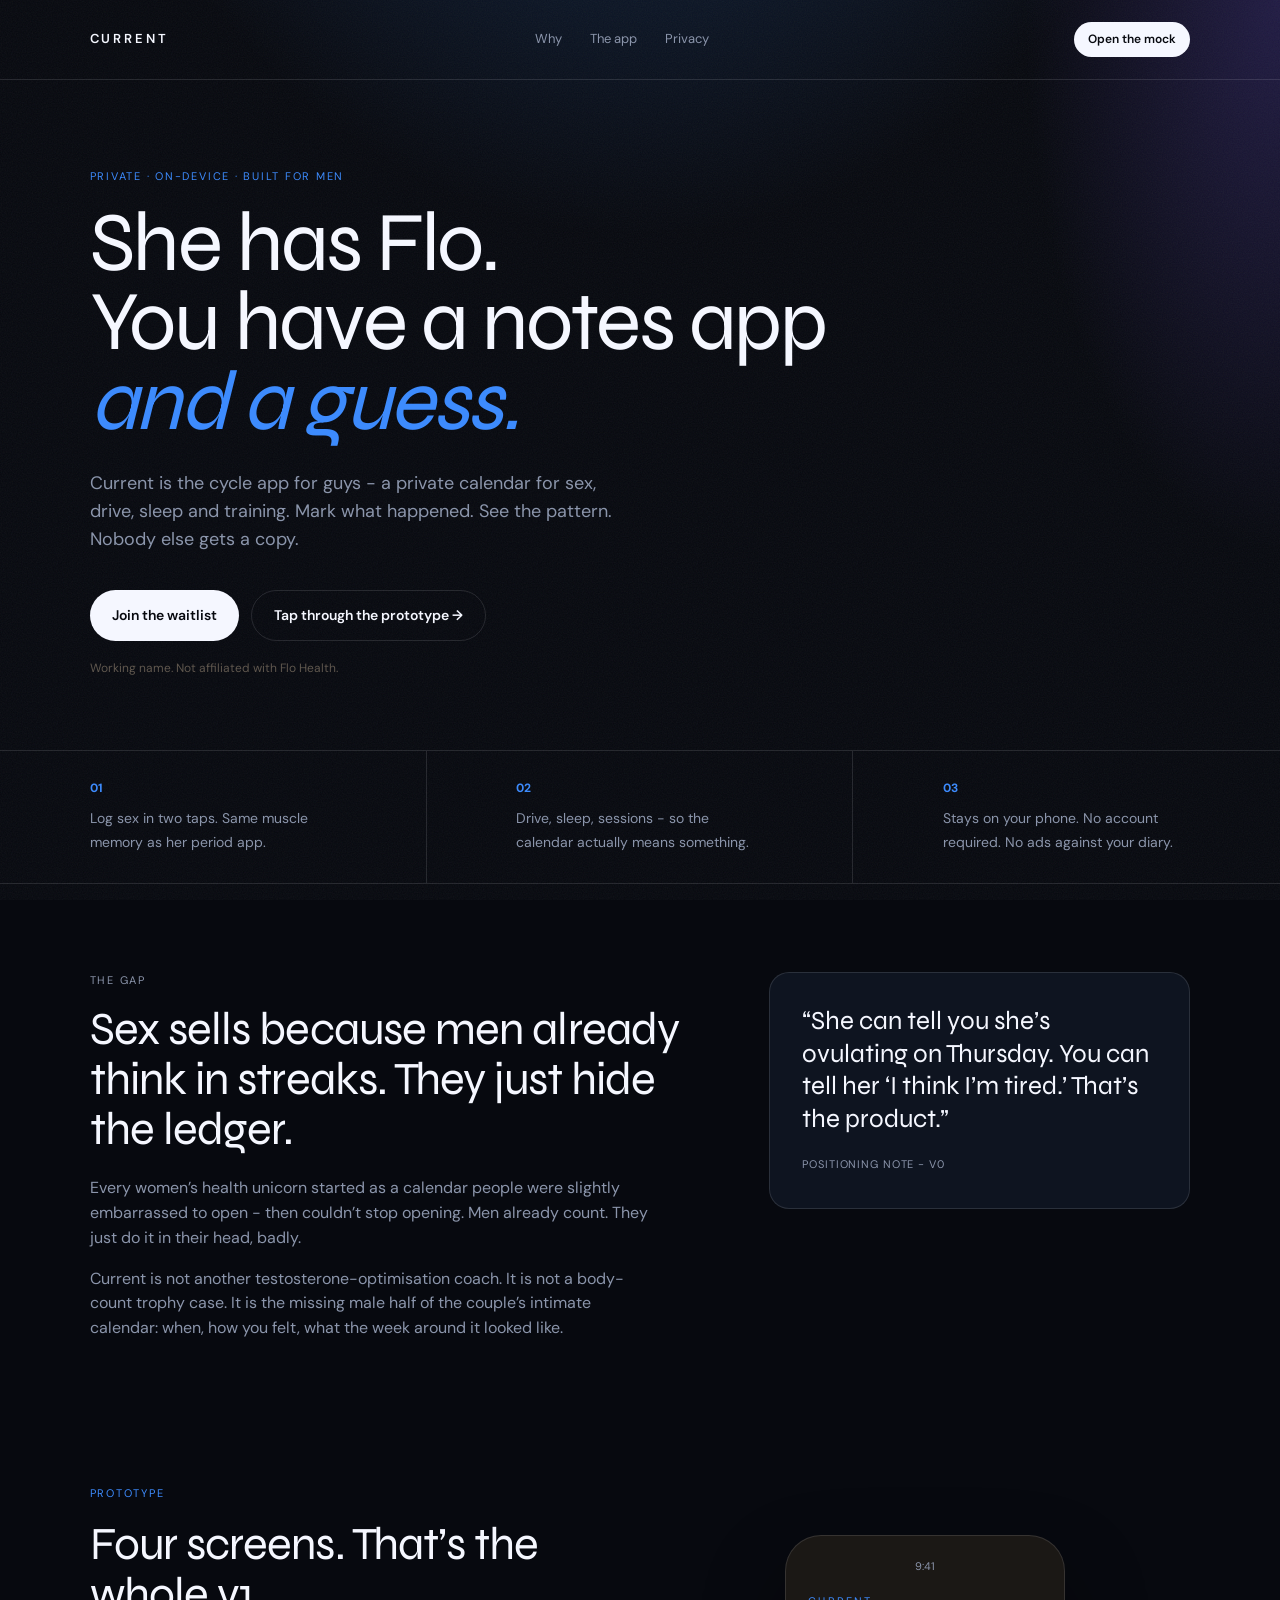
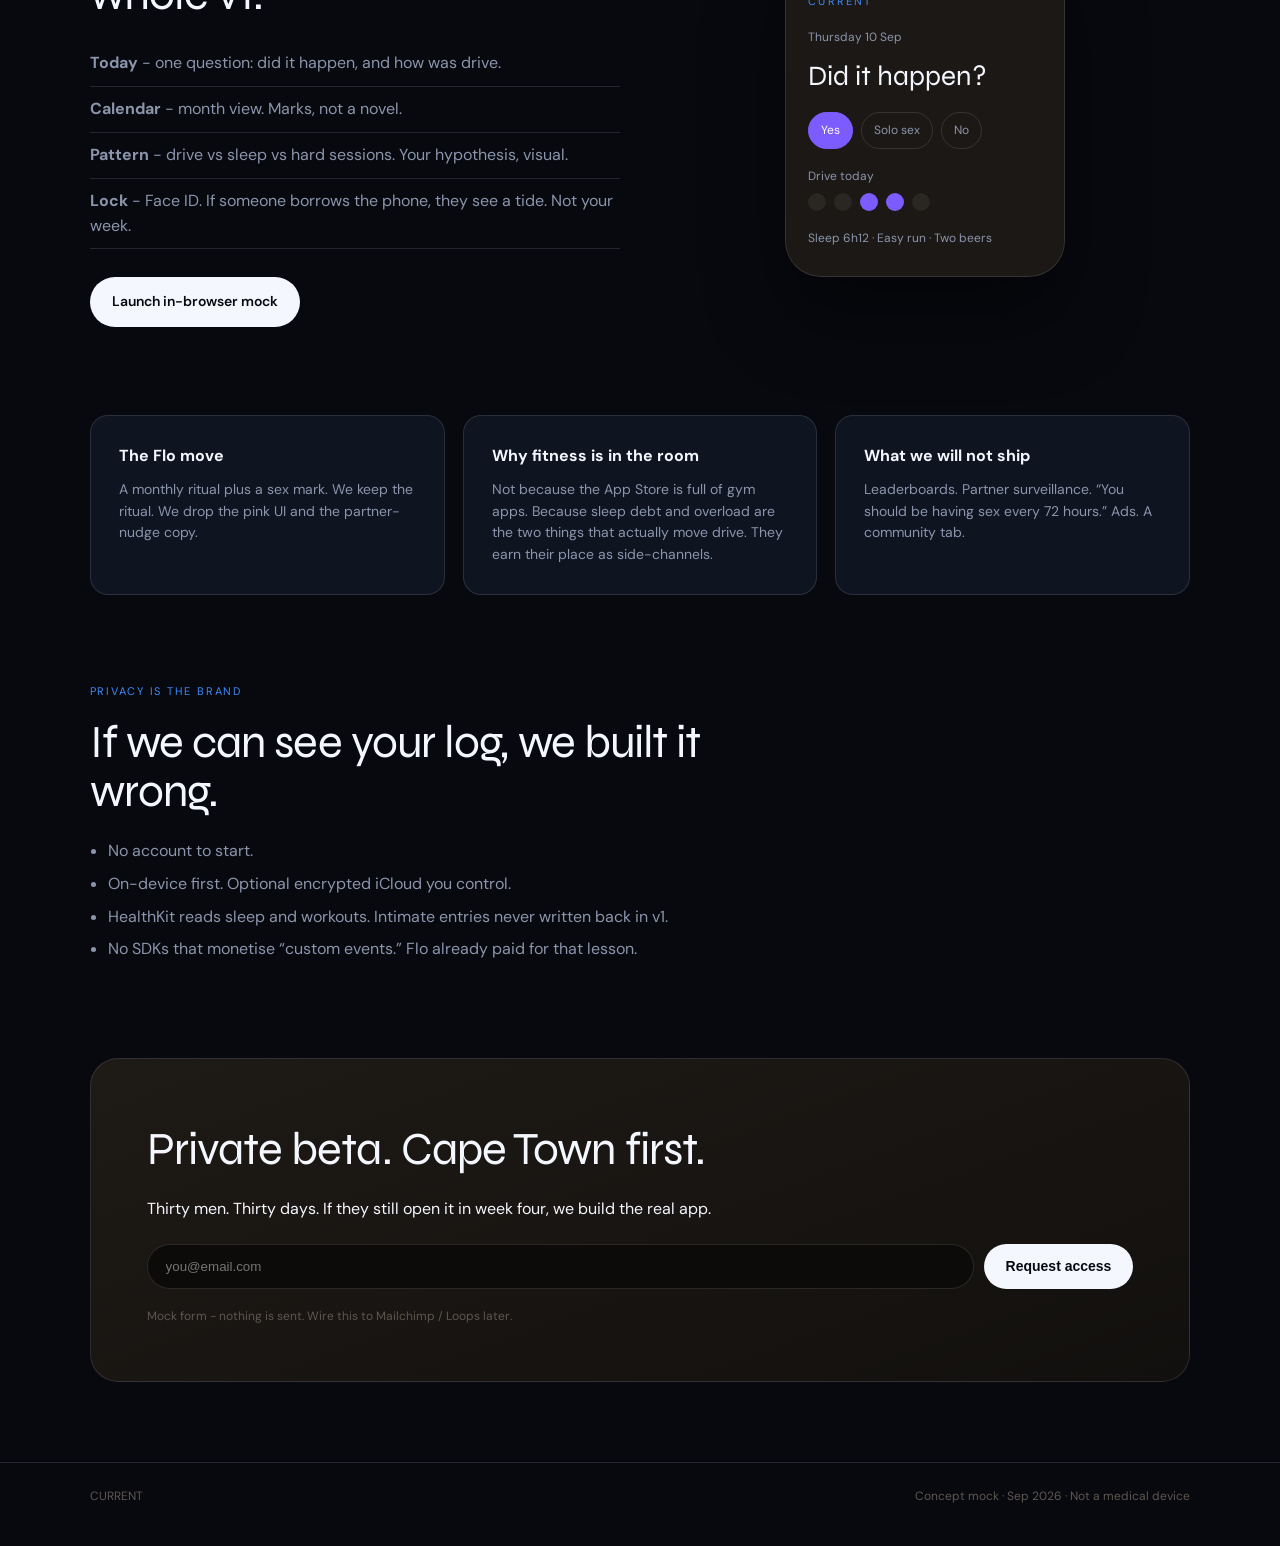
==== commit 816304af: "chore: update index.html" ====
--- a/index.html
+++ b/index.html
@@ -1,74 +1,74 @@
 <!DOCTYPE html>
 <html lang="en">
 <head>
- <meta charset="UTF-8" />
- <meta name="viewport" content="width=device-width, initial-scale=1" />
- <title>Current - The cycle app, for men</title>
- <link rel="preconnect" href="https://fonts.googleapis.com" />
- <link rel="preconnect" href="https://fonts.gstatic.com" crossorigin />
- <link href="https://fonts.googleapis.com/css2?family=Fraunces:ital,opsz,wght@0,9..144,400;0,9..144,600;1,9..144,400&family=Geist:wght@400;500;600&display=swap" rel="stylesheet" />
- <style>
+  <meta charset="UTF-8" />
+  <meta name="viewport" content="width=device-width, initial-scale=1" />
+  <title>Current  -  The cycle app, for men</title>
+  <link rel="preconnect" href="https://fonts.googleapis.com" />
+  <link rel="preconnect" href="https://fonts.gstatic.com" crossorigin />
+  <link href="https://fonts.googleapis.com/css2?family=DM+Sans:ital,opsz,wght@0,9..40,400;0,9..40,500;0,9..40,600;0,9..40,700;1,9..40,400&family=Syne:wght@500;600;700;800&display=swap" rel="stylesheet" />
+  <style>
 :root {
- --bg: #050505;
- --bg-2: #121212;
- --ink: #ffffff;
- --mute: #a3a3a3;
- --line: rgba(255, 255, 255, 0.14);
- --sand: #ff4d2e;
- --sand-2: #ff7a3d;
- --hot: #b4ff3b;
+  --bg: #07090f;
+  --bg-2: #0e1420;
+  --ink: #f5f7ff;
+  --mute: #8b95ab;
+  --line: rgba(245, 247, 255, 0.12);
+  --sand: #3d8bfd;
+  --sand-2: #6aa4ff;
+  --hot: #7c5cff;
 }
 
 * { box-sizing: border-box; margin: 0; padding: 0; }
 html { scroll-behavior: smooth; }
 body {
- font-family: Geist, ui-sans-serif, system-ui, sans-serif;
- background: var(--bg);
- background-image: radial-gradient(ellipse 90% 55% at 50% -15%, rgba(255,77,46,0.35), transparent 55%), radial-gradient(ellipse 45% 35% at 100% 10%, rgba(180,255,59,0.14), transparent 50%);
- color: var(--ink);
- line-height: 1.55;
- min-height: 100vh;
+  font-family: "DM Sans", ui-sans-serif, system-ui, sans-serif;
+  background: var(--bg);
+  background-image: radial-gradient(ellipse 90% 50% at 50% -20%, rgba(61,139,253,0.35), transparent 55%), radial-gradient(ellipse 40% 35% at 100% 0%, rgba(124,92,255,0.22), transparent 50%);
+  color: var(--ink);
+  line-height: 1.55;
+  min-height: 100vh;
 }
 .noise {
- pointer-events: none;
- position: fixed; inset: 0;
- opacity: .06;
- background-image: url("data:image/svg+xml,%3Csvg xmlns='http://www.w3.org/2000/svg' width='160' height='160'%3E%3Cfilter id='n'%3E%3CfeTurbulence type='fractalNoise' baseFrequency='.8' numOctaves='4' stitchTiles='stitch'/%3E%3C/filter%3E%3Crect width='100%25' height='100%25' filter='url(%23n)'/%3E%3C/svg%3E");
- z-index: 0;
+  pointer-events: none;
+  position: fixed; inset: 0;
+  opacity: .06;
+  background-image: url("data:image/svg+xml,%3Csvg xmlns='http://www.w3.org/2000/svg' width='160' height='160'%3E%3Cfilter id='n'%3E%3CfeTurbulence type='fractalNoise' baseFrequency='.8' numOctaves='4' stitchTiles='stitch'/%3E%3C/filter%3E%3Crect width='100%25' height='100%25' filter='url(%23n)'/%3E%3C/svg%3E");
+  z-index: 0;
 }
 a { color: inherit; text-decoration: none; }
 .nav, .hero, .strip, .split, .phones, .grid3, .privacy, .waitlist, footer {
- position: relative; z-index: 1;
+  position: relative; z-index: 1;
 }
 
 .nav {
- display: flex; align-items: center; justify-content: space-between;
- padding: 22px 7vw;
- border-bottom: 1px solid var(--line);
+  display: flex; align-items: center; justify-content: space-between;
+  padding: 22px 7vw;
+  border-bottom: 1px solid var(--line);
 }
 .logo { letter-spacing: .22em; font-weight: 600; font-size: 13px; }
 .nav nav { display: flex; gap: 28px; color: var(--mute); font-size: 13px; }
 .btn {
- display: inline-flex; align-items: center; justify-content: center;
- background: var(--ink); color: var(--bg);
- padding: 14px 22px; border-radius: 999px;
- font-weight: 600; font-size: 14px; border: 0; cursor: pointer;
+  display: inline-flex; align-items: center; justify-content: center;
+  background: var(--ink); color: var(--bg);
+  padding: 14px 22px; border-radius: 999px;
+  font-weight: 600; font-size: 14px; border: 0; cursor: pointer;
 }
 .btn-sm { padding: 8px 14px; font-size: 12px; }
 .btn-ghost {
- background: transparent; color: var(--ink);
- border: 1px solid var(--line);
+  background: transparent; color: var(--ink);
+  border: 1px solid var(--line);
 }
 
 .hero { padding: 88px 7vw 72px; max-width: 1100px; }
 .eyebrow {
- color: var(--sand); letter-spacing: .16em; text-transform: uppercase;
- font-size: 11px; margin-bottom: 18px;
+  color: var(--sand); letter-spacing: .16em; text-transform: uppercase;
+  font-size: 11px; margin-bottom: 18px;
 }
 h1 {
- font-family: Fraunces, Georgia, serif;
- font-weight: 400; font-size: clamp(40px, 7vw, 84px);
- line-height: .95; letter-spacing: -.03em;
+  font-family: Syne, Georgia, serif;
+  font-weight: 400; font-size: clamp(40px, 7vw, 84px);
+  line-height: .95; letter-spacing: -.03em;
 }
 h1 em { color: var(--sand); font-style: italic; }
 .lede { max-width: 540px; margin: 28px 0 36px; color: var(--mute); font-size: 18px; }
@@ -76,8 +76,8 @@
 .fine { margin-top: 18px; color: #5f574e; font-size: 12px; }
 
 .strip {
- display: grid; grid-template-columns: repeat(3, 1fr);
- border-top: 1px solid var(--line); border-bottom: 1px solid var(--line);
+  display: grid; grid-template-columns: repeat(3, 1fr);
+  border-top: 1px solid var(--line); border-bottom: 1px solid var(--line);
 }
 .strip div { padding: 28px 7vw; border-right: 1px solid var(--line); }
 .strip div:last-child { border-right: 0; }
@@ -85,45 +85,45 @@
 .strip span { color: var(--mute); font-size: 14px; }
 
 .split {
- display: grid; grid-template-columns: 1.2fr .8fr; gap: 48px;
- padding: 88px 7vw; align-items: start;
+  display: grid; grid-template-columns: 1.2fr .8fr; gap: 48px;
+  padding: 88px 7vw; align-items: start;
 }
 h2 {
- font-family: Fraunces, Georgia, serif;
- font-weight: 400; font-size: clamp(28px, 4vw, 46px);
- line-height: 1.08; letter-spacing: -.02em; margin: 10px 0 22px;
+  font-family: Syne, Georgia, serif;
+  font-weight: 400; font-size: clamp(28px, 4vw, 46px);
+  line-height: 1.08; letter-spacing: -.02em; margin: 10px 0 22px;
 }
 .split p { color: var(--mute); margin-bottom: 16px; max-width: 560px; }
 .card {
- background: var(--bg-2); border: 1px solid var(--line);
- padding: 32px; border-radius: 20px;
+  background: var(--bg-2); border: 1px solid var(--line);
+  padding: 32px; border-radius: 20px;
 }
 .quote p {
- font-family: Fraunces, Georgia, serif; font-size: 26px; color: var(--ink);
- line-height: 1.25; margin-bottom: 16px;
+  font-family: Syne, Georgia, serif; font-size: 26px; color: var(--ink);
+  line-height: 1.25; margin-bottom: 16px;
 }
 .quote small { color: var(--mute); letter-spacing: .08em; text-transform: uppercase; font-size: 11px; }
 
 .phones {
- display: grid; grid-template-columns: 1fr 1fr; gap: 40px;
- padding: 40px 7vw 88px; align-items: center;
+  display: grid; grid-template-columns: 1fr 1fr; gap: 40px;
+  padding: 40px 7vw 88px; align-items: center;
 }
 .phones ul { list-style: none; margin: 8px 0 28px; color: var(--mute); }
 .phones li { padding: 10px 0; border-bottom: 1px solid var(--line); }
 .phone-stack { display: flex; justify-content: center; }
 .phone {
- width: 280px; background: #1b1815; border: 1px solid var(--line);
- border-radius: 36px; padding: 22px 22px 28px;
- box-shadow: 0 40px 80px rgba(0,0,0,.45);
+  width: 280px; background: #1b1815; border: 1px solid var(--line);
+  border-radius: 36px; padding: 22px 22px 28px;
+  box-shadow: 0 40px 80px rgba(0,0,0,.45);
 }
 .phone-bar { text-align: center; color: var(--mute); font-size: 11px; margin-bottom: 18px; }
 .phone-brand { letter-spacing: .2em; font-size: 11px; color: var(--sand); }
 .phone-kicker { color: var(--mute); font-size: 12px; margin: 18px 0 8px; }
-.phone h3 { font-family: Fraunces, serif; font-size: 28px; font-weight: 400; }
+.phone h3 { font-family: Syne, serif; font-size: 28px; font-weight: 400; }
 .pills { display: flex; gap: 8px; margin: 14px 0 8px; }
 .pill {
- border: 1px solid var(--line); border-radius: 999px;
- padding: 8px 12px; font-size: 12px; color: var(--mute);
+  border: 1px solid var(--line); border-radius: 999px;
+  padding: 8px 12px; font-size: 12px; color: var(--mute);
 }
 .pill.on { background: var(--hot); border-color: var(--hot); color: #fff; }
 .dots { display: flex; gap: 8px; margin-bottom: 18px; }
@@ -132,12 +132,12 @@
 .phone-note { color: var(--mute); font-size: 12px; }
 
 .grid3 {
- display: grid; grid-template-columns: repeat(3, 1fr); gap: 18px;
- padding: 0 7vw 88px;
+  display: grid; grid-template-columns: repeat(3, 1fr); gap: 18px;
+  padding: 0 7vw 88px;
 }
 .grid3 article {
- background: var(--bg-2); border: 1px solid var(--line);
- padding: 28px; border-radius: 18px;
+  background: var(--bg-2); border: 1px solid var(--line);
+  padding: 28px; border-radius: 18px;
 }
 .grid3 h3 { font-size: 16px; margin-bottom: 10px; }
 .grid3 p { color: var(--mute); font-size: 14px; }
@@ -147,163 +147,163 @@
 .privacy li { margin: 8px 0; }
 
 .waitlist {
- margin: 0 7vw 80px; padding: 56px; border-radius: 28px;
- background: linear-gradient(160deg, #1e1a16, #12100e);
- border: 1px solid var(--line);
+  margin: 0 7vw 80px; padding: 56px; border-radius: 28px;
+  background: linear-gradient(160deg, #1e1a16, #12100e);
+  border: 1px solid var(--line);
 }
 .waitlist form { display: flex; gap: 10px; margin-top: 22px; flex-wrap: wrap; }
 .waitlist input {
- flex: 1; min-width: 220px; background: #0c0b0a; color: var(--ink);
- border: 1px solid var(--line); border-radius: 999px; padding: 14px 18px;
+  flex: 1; min-width: 220px; background: #0c0b0a; color: var(--ink);
+  border: 1px solid var(--line); border-radius: 999px; padding: 14px 18px;
 }
 footer {
- display: flex; justify-content: space-between;
- padding: 24px 7vw 40px; color: #5f574e; font-size: 12px;
- border-top: 1px solid var(--line);
+  display: flex; justify-content: space-between;
+  padding: 24px 7vw 40px; color: #5f574e; font-size: 12px;
+  border-top: 1px solid var(--line);
 }
 
 @media (max-width: 860px) {
- .nav nav { display: none; }
- .strip, .split, .phones, .grid3 { grid-template-columns: 1fr; }
- .strip div { border-right: 0; border-bottom: 1px solid var(--line); padding: 22px 7vw; }
- .hero { padding-top: 56px; }
- .waitlist { padding: 32px 22px; }
+  .nav nav { display: none; }
+  .strip, .split, .phones, .grid3 { grid-template-columns: 1fr; }
+  .strip div { border-right: 0; border-bottom: 1px solid var(--line); padding: 22px 7vw; }
+  .hero { padding-top: 56px; }
+  .waitlist { padding: 32px 22px; }
 }
 
 </style>
 </head>
 <body>
- <div class="noise"></div>
- <header class="nav">
- <a class="logo" href="index.html">CURRENT</a>
- <nav>
- <a href="#why">Why</a>
- <a href="#app">The app</a>
- <a href="#privacy">Privacy</a>
- </nav>
- <a class="btn btn-sm" href="app.html">Open the mock</a>
- </header>
-
- <section class="hero">
- <p class="eyebrow">Private · On-device · Built for men</p>
- <h1>She has Flo.<br />You have a notes app<br /><em>and a guess.</em></h1>
- <p class="lede">
- Current is the cycle app for guys - a private calendar for sex, drive, sleep and training.
- Mark what happened. See the pattern. Nobody else gets a copy.
- </p>
- <div class="hero-actions">
- <a class="btn" href="#waitlist">Join the waitlist</a>
- <a class="btn btn-ghost" href="app.html">Tap through the prototype →</a>
- </div>
- <p class="fine">Working name. Not affiliated with Flo Health.</p>
- </section>
-
- <section class="strip">
- <div>
- <strong>01</strong>
- <span>Log sex in two taps. Same muscle memory as her period app.</span>
- </div>
- <div>
- <strong>02</strong>
- <span>Drive, sleep, sessions - so the calendar actually means something.</span>
- </div>
- <div>
- <strong>03</strong>
- <span>Stays on your phone. No account required. No ads against your diary.</span>
- </div>
- </section>
-
- <section id="why" class="split">
- <div>
- <p class="eyebrow">The gap</p>
- <h2>Sex sells because men already think in streaks. They just hide the ledger.</h2>
- <p>
- Every women’s health unicorn started as a calendar people were slightly embarrassed to open - 
- then couldn’t stop opening. Men already count. They just do it in their head, badly.
- </p>
- <p>
- Current is not another testosterone-optimisation coach. It is not a body-count trophy case.
- It is the missing male half of the couple’s intimate calendar: when, how you felt, what the week
- around it looked like.
- </p>
- </div>
- <aside class="card quote">
- <p>“She can tell you she’s ovulating on Thursday. You can tell her ‘I think I’m tired.’ That’s the product.”</p>
- <small>Positioning note - v0</small>
- </aside>
- </section>
-
- <section id="app" class="phones">
- <div class="copy">
- <p class="eyebrow">Prototype</p>
- <h2>Four screens. That’s the whole v1.</h2>
- <ul>
- <li><b>Today</b> - one question: did it happen, and how was drive.</li>
- <li><b>Calendar</b> - month view. Marks, not a novel.</li>
- <li><b>Pattern</b> - drive vs sleep vs hard sessions. Your hypothesis, visual.</li>
- <li><b>Lock</b> - Face ID. If someone borrows the phone, they see a tide. Not your week.</li>
- </ul>
- <a class="btn" href="app.html">Launch in-browser mock</a>
- </div>
- <div class="phone-stack">
- <div class="phone">
- <div class="phone-bar">9:41</div>
- <p class="phone-brand">CURRENT</p>
- <p class="phone-kicker">Thursday 10 Sep</p>
- <h3>Did it happen?</h3>
- <div class="pills">
- <span class="pill on">Yes</span>
- <span class="pill">Solo sex</span>
- <span class="pill">No</span>
- </div>
- <p class="phone-kicker">Drive today</p>
- <div class="dots">
- <i></i><i></i><i class="hot"></i><i class="hot"></i><i></i>
- </div>
- <p class="phone-note">Sleep 6h12 · Easy run · Two beers</p>
- </div>
- </div>
- </section>
-
- <section class="grid3">
- <article>
- <h3>The Flo move</h3>
- <p>A monthly ritual plus a sex mark. We keep the ritual. We drop the pink UI and the partner-nudge copy.</p>
- </article>
- <article>
- <h3>Why fitness is in the room</h3>
- <p>Not because the App Store is full of gym apps. Because sleep debt and overload are the two things that actually move drive. They earn their place as side-channels.</p>
- </article>
- <article>
- <h3>What we will not ship</h3>
- <p>Leaderboards. Partner surveillance. “You should be having sex every 72 hours.” Ads. A community tab.</p>
- </article>
- </section>
-
- <section id="privacy" class="privacy">
- <p class="eyebrow">Privacy is the brand</p>
- <h2>If we can see your log, we built it wrong.</h2>
- <ul>
- <li>No account to start.</li>
- <li>On-device first. Optional encrypted iCloud you control.</li>
- <li>HealthKit reads sleep and workouts. Intimate entries never written back in v1.</li>
- <li>No SDKs that monetise “custom events.” Flo already paid for that lesson.</li>
- </ul>
- </section>
-
- <section id="waitlist" class="waitlist">
- <h2>Private beta. Cape Town first.</h2>
- <p>Thirty men. Thirty days. If they still open it in week four, we build the real app.</p>
- <form onsubmit="event.preventDefault(); this.querySelector('button').textContent='You’re on the list.'; this.querySelector('button').disabled=true;">
- <input type="email" required placeholder="you@email.com" />
- <button type="submit" class="btn">Request access</button>
- </form>
- <p class="fine">Mock form - nothing is sent. Wire this to Mailchimp / Loops later.</p>
- </section>
-
- <footer>
- <span>CURRENT</span>
- <span>Concept mock · Sep 2026 · Not a medical device</span>
- </footer>
+  <div class="noise"></div>
+  <header class="nav">
+    <a class="logo" href="index.html">CURRENT</a>
+    <nav>
+      <a href="#why">Why</a>
+      <a href="#app">The app</a>
+      <a href="#privacy">Privacy</a>
+    </nav>
+    <a class="btn btn-sm" href="app.html">Open the mock</a>
+  </header>
+
+  <section class="hero">
+    <p class="eyebrow">Private · On-device · Built for men</p>
+    <h1>She has Flo.<br />You have a notes app<br /><em>and a guess.</em></h1>
+    <p class="lede">
+      Current is the cycle app for guys  -  a private calendar for sex, drive, sleep and training.
+      Mark what happened. See the pattern. Nobody else gets a copy.
+    </p>
+    <div class="hero-actions">
+      <a class="btn" href="#waitlist">Join the waitlist</a>
+      <a class="btn btn-ghost" href="app.html">Tap through the prototype →</a>
+    </div>
+    <p class="fine">Working name. Not affiliated with Flo Health.</p>
+  </section>
+
+  <section class="strip">
+    <div>
+      <strong>01</strong>
+      <span>Log sex in two taps. Same muscle memory as her period app.</span>
+    </div>
+    <div>
+      <strong>02</strong>
+      <span>Drive, sleep, sessions  -  so the calendar actually means something.</span>
+    </div>
+    <div>
+      <strong>03</strong>
+      <span>Stays on your phone. No account required. No ads against your diary.</span>
+    </div>
+  </section>
+
+  <section id="why" class="split">
+    <div>
+      <p class="eyebrow">The gap</p>
+      <h2>Sex sells because men already think in streaks. They just hide the ledger.</h2>
+      <p>
+        Every women’s health unicorn started as a calendar people were slightly embarrassed to open  - 
+        then couldn’t stop opening. Men already count. They just do it in their head, badly.
+      </p>
+      <p>
+        Current is not another testosterone-optimisation coach. It is not a body-count trophy case.
+        It is the missing male half of the couple’s intimate calendar: when, how you felt, what the week
+        around it looked like.
+      </p>
+    </div>
+    <aside class="card quote">
+      <p>“She can tell you she’s ovulating on Thursday. You can tell her ‘I think I’m tired.’ That’s the product.”</p>
+      <small>Positioning note  -  v0</small>
+    </aside>
+  </section>
+
+  <section id="app" class="phones">
+    <div class="copy">
+      <p class="eyebrow">Prototype</p>
+      <h2>Four screens. That’s the whole v1.</h2>
+      <ul>
+        <li><b>Today</b>  -  one question: did it happen, and how was drive.</li>
+        <li><b>Calendar</b>  -  month view. Marks, not a novel.</li>
+        <li><b>Pattern</b>  -  drive vs sleep vs hard sessions. Your hypothesis, visual.</li>
+        <li><b>Lock</b>  -  Face ID. If someone borrows the phone, they see a tide. Not your week.</li>
+      </ul>
+      <a class="btn" href="app.html">Launch in-browser mock</a>
+    </div>
+    <div class="phone-stack">
+      <div class="phone">
+        <div class="phone-bar">9:41</div>
+        <p class="phone-brand">CURRENT</p>
+        <p class="phone-kicker">Thursday 10 Sep</p>
+        <h3>Did it happen?</h3>
+        <div class="pills">
+          <span class="pill on">Yes</span>
+          <span class="pill">Solo sex</span>
+          <span class="pill">No</span>
+        </div>
+        <p class="phone-kicker">Drive today</p>
+        <div class="dots">
+          <i></i><i></i><i class="hot"></i><i class="hot"></i><i></i>
+        </div>
+        <p class="phone-note">Sleep 6h12 · Easy run · Two beers</p>
+      </div>
+    </div>
+  </section>
+
+  <section class="grid3">
+    <article>
+      <h3>The Flo move</h3>
+      <p>A monthly ritual plus a sex mark. We keep the ritual. We drop the pink UI and the partner-nudge copy.</p>
+    </article>
+    <article>
+      <h3>Why fitness is in the room</h3>
+      <p>Not because the App Store is full of gym apps. Because sleep debt and overload are the two things that actually move drive. They earn their place as side-channels.</p>
+    </article>
+    <article>
+      <h3>What we will not ship</h3>
+      <p>Leaderboards. Partner surveillance. “You should be having sex every 72 hours.” Ads. A community tab.</p>
+    </article>
+  </section>
+
+  <section id="privacy" class="privacy">
+    <p class="eyebrow">Privacy is the brand</p>
+    <h2>If we can see your log, we built it wrong.</h2>
+    <ul>
+      <li>No account to start.</li>
+      <li>On-device first. Optional encrypted iCloud you control.</li>
+      <li>HealthKit reads sleep and workouts. Intimate entries never written back in v1.</li>
+      <li>No SDKs that monetise “custom events.” Flo already paid for that lesson.</li>
+    </ul>
+  </section>
+
+  <section id="waitlist" class="waitlist">
+    <h2>Private beta. Cape Town first.</h2>
+    <p>Thirty men. Thirty days. If they still open it in week four, we build the real app.</p>
+    <form onsubmit="event.preventDefault(); this.querySelector('button').textContent='You’re on the list.'; this.querySelector('button').disabled=true;">
+      <input type="email" required placeholder="you@email.com" />
+      <button type="submit" class="btn">Request access</button>
+    </form>
+    <p class="fine">Mock form  -  nothing is sent. Wire this to Mailchimp / Loops later.</p>
+  </section>
+
+  <footer>
+    <span>CURRENT</span>
+    <span>Concept mock · Sep 2026 · Not a medical device</span>
+  </footer>
 </body>
 </html>
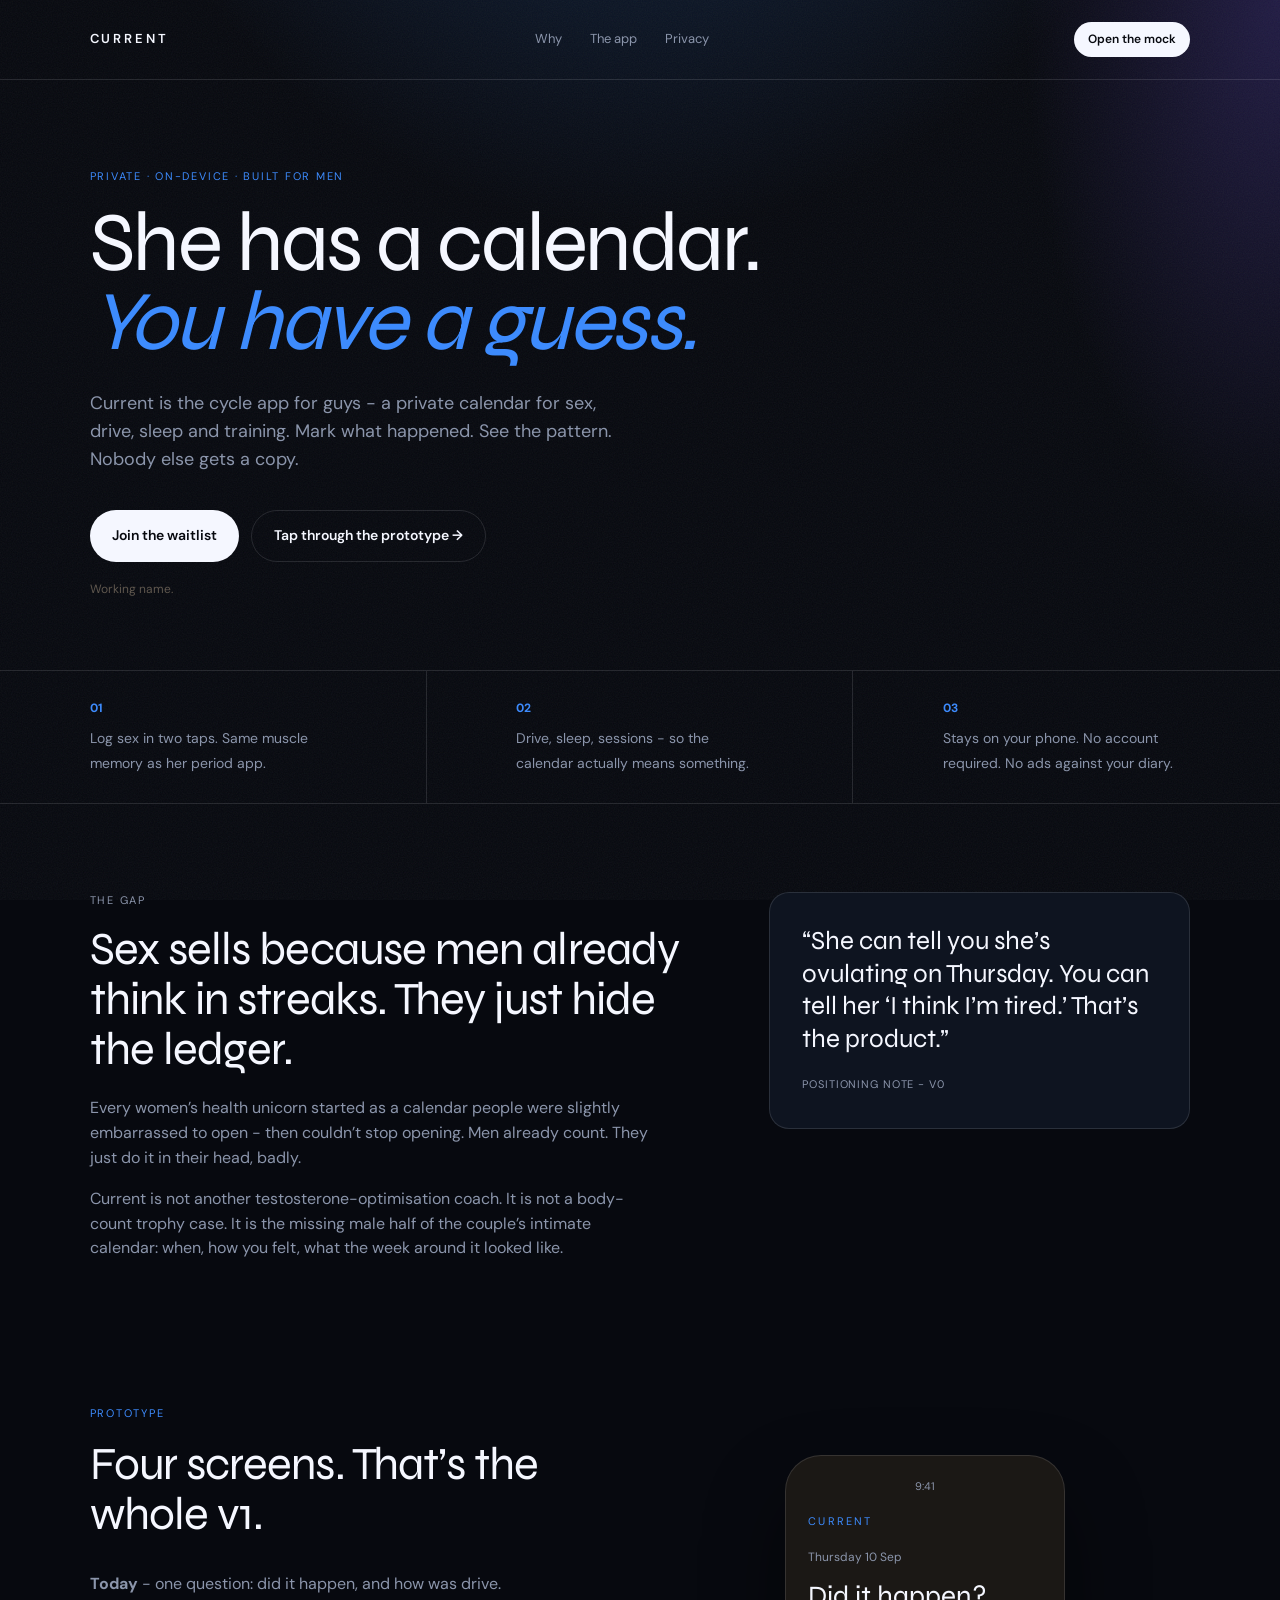
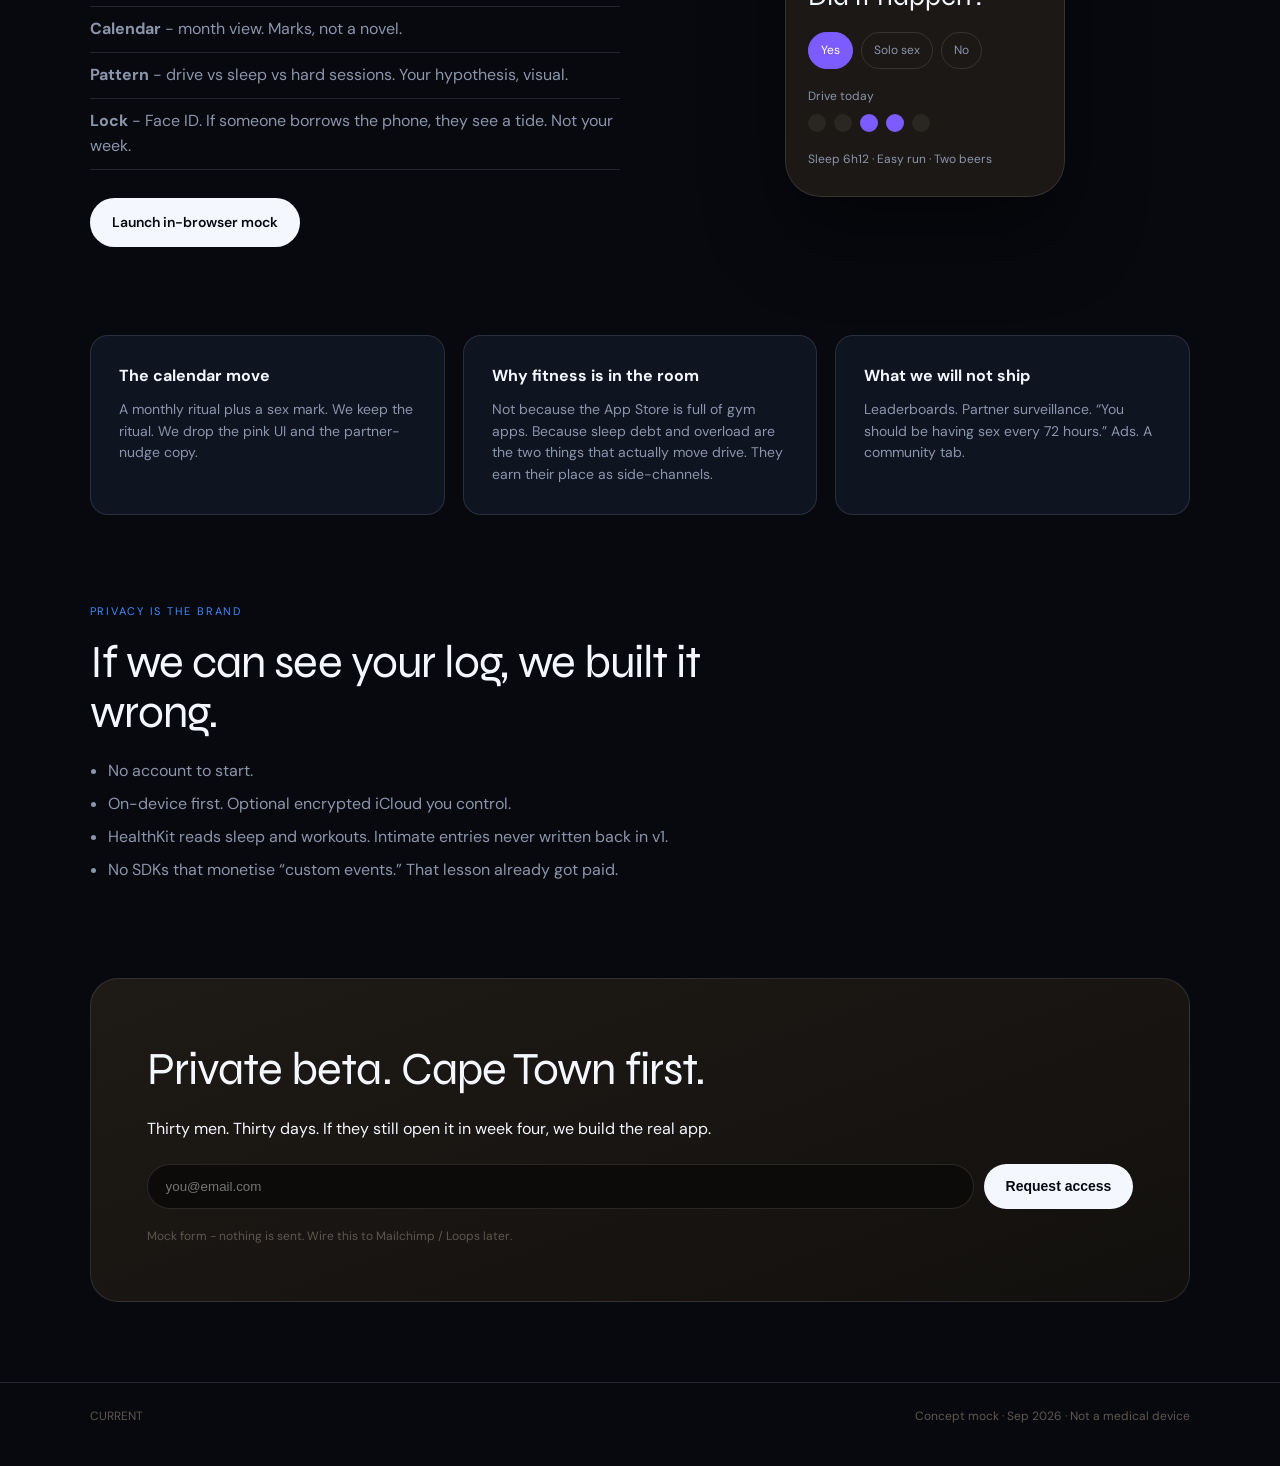
==== commit ad1af749: "Lock hero slogan: She has a calendar. You have a guess." ====
--- a/index.html
+++ b/index.html
@@ -186,7 +186,7 @@
 
   <section class="hero">
     <p class="eyebrow">Private · On-device · Built for men</p>
-    <h1>She has Flo.<br />You have a notes app<br /><em>and a guess.</em></h1>
+    <h1>She has a calendar.<br /><em>You have a guess.</em></h1>
     <p class="lede">
       Current is the cycle app for guys  -  a private calendar for sex, drive, sleep and training.
       Mark what happened. See the pattern. Nobody else gets a copy.
@@ -195,7 +195,7 @@
       <a class="btn" href="#waitlist">Join the waitlist</a>
       <a class="btn btn-ghost" href="app.html">Tap through the prototype →</a>
     </div>
-    <p class="fine">Working name. Not affiliated with Flo Health.</p>
+    <p class="fine">Working name.</p>
   </section>
 
   <section class="strip">
@@ -267,7 +267,7 @@
 
   <section class="grid3">
     <article>
-      <h3>The Flo move</h3>
+      <h3>The calendar move</h3>
       <p>A monthly ritual plus a sex mark. We keep the ritual. We drop the pink UI and the partner-nudge copy.</p>
     </article>
     <article>
@@ -287,7 +287,7 @@
       <li>No account to start.</li>
       <li>On-device first. Optional encrypted iCloud you control.</li>
       <li>HealthKit reads sleep and workouts. Intimate entries never written back in v1.</li>
-      <li>No SDKs that monetise “custom events.” Flo already paid for that lesson.</li>
+      <li>No SDKs that monetise “custom events.” That lesson already got paid.</li>
     </ul>
   </section>
 
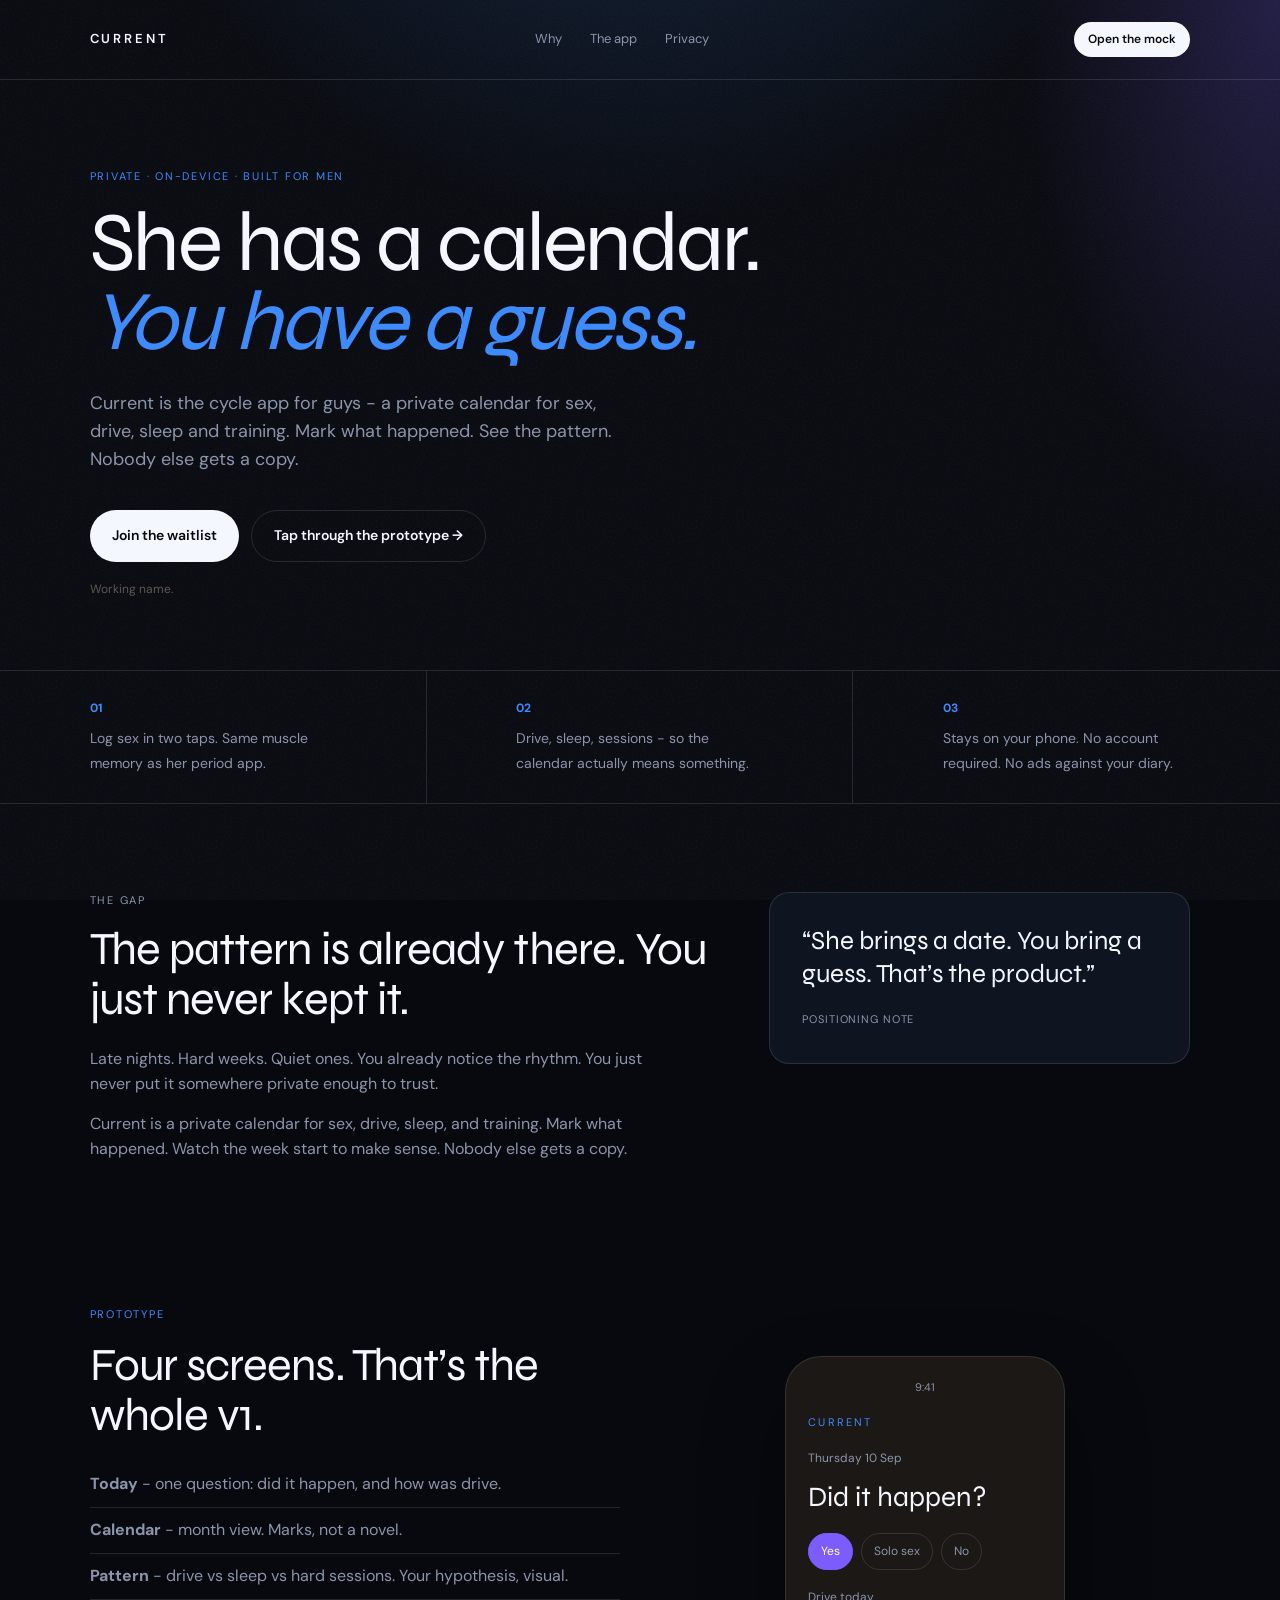
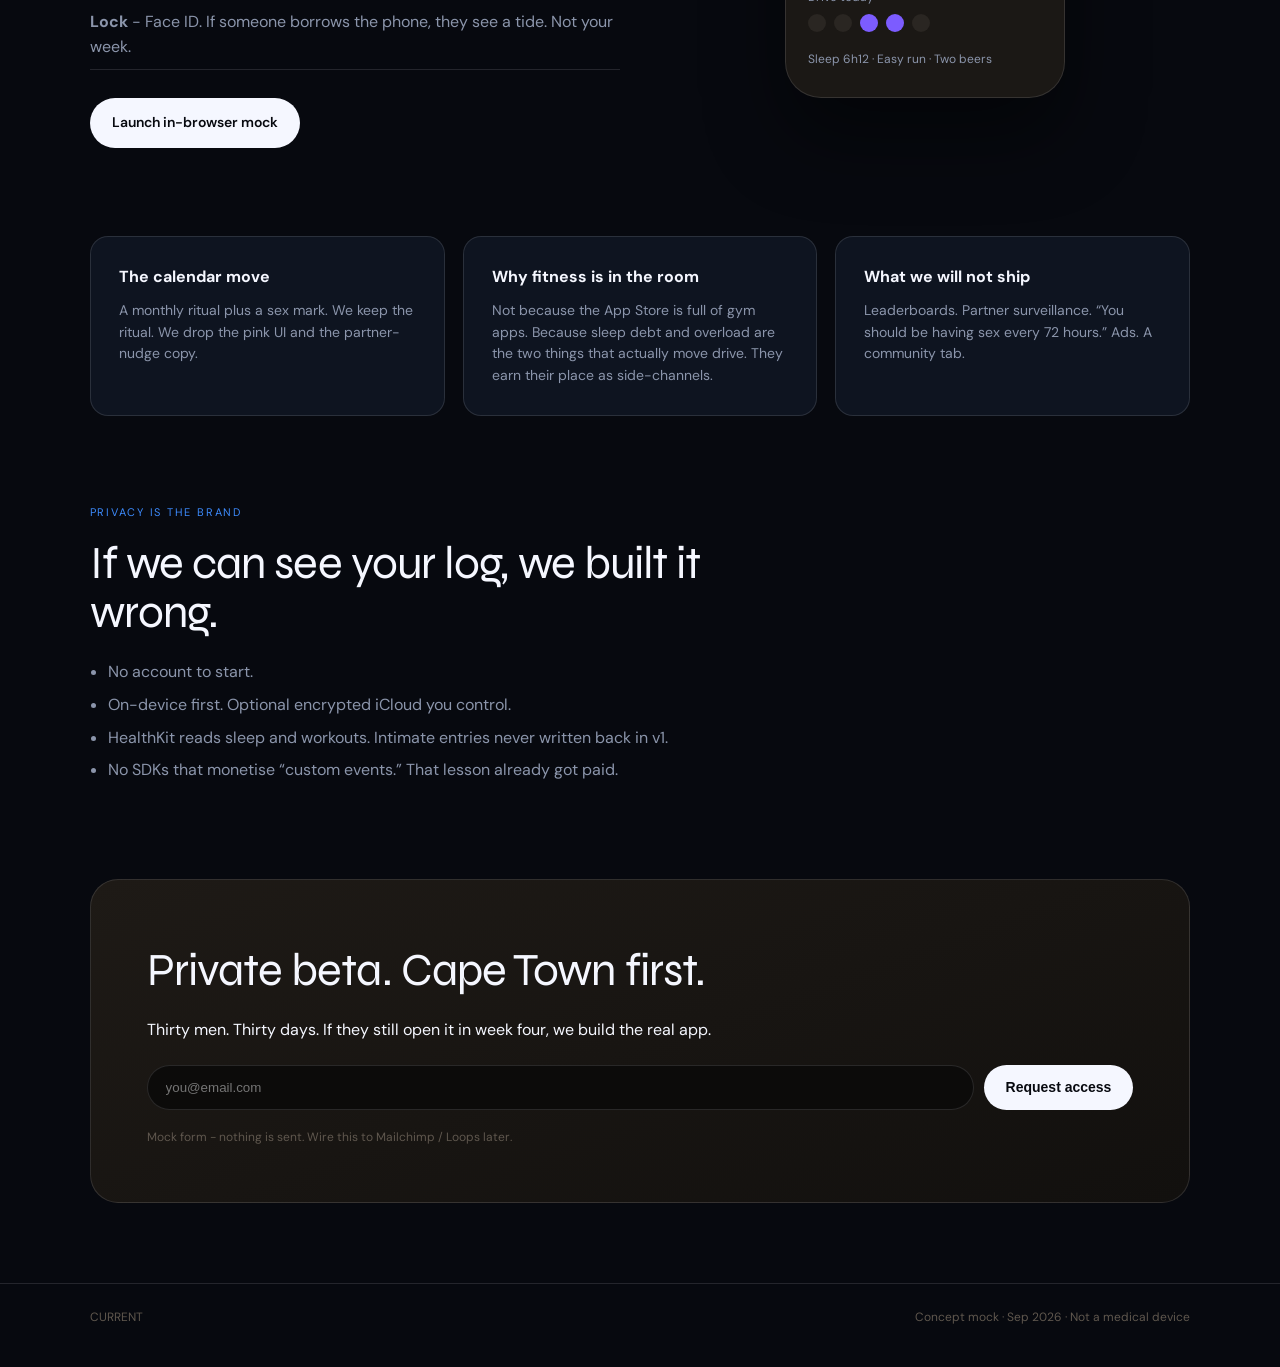
==== commit de465ae2: "Gap D + quote lock: She brings a date" ====
--- a/index.html
+++ b/index.html
@@ -216,20 +216,19 @@
   <section id="why" class="split">
     <div>
       <p class="eyebrow">The gap</p>
-      <h2>Sex sells because men already think in streaks. They just hide the ledger.</h2>
+      <h2>The pattern is already there. You just never kept it.</h2>
       <p>
-        Every women’s health unicorn started as a calendar people were slightly embarrassed to open  - 
-        then couldn’t stop opening. Men already count. They just do it in their head, badly.
+        Late nights. Hard weeks. Quiet ones. You already notice the rhythm.
+        You just never put it somewhere private enough to trust.
       </p>
       <p>
-        Current is not another testosterone-optimisation coach. It is not a body-count trophy case.
-        It is the missing male half of the couple’s intimate calendar: when, how you felt, what the week
-        around it looked like.
+        Current is a private calendar for sex, drive, sleep, and training.
+        Mark what happened. Watch the week start to make sense. Nobody else gets a copy.
       </p>
     </div>
     <aside class="card quote">
-      <p>“She can tell you she’s ovulating on Thursday. You can tell her ‘I think I’m tired.’ That’s the product.”</p>
-      <small>Positioning note  -  v0</small>
+      <p>“She brings a date. You bring a guess. That’s the product.”</p>
+      <small>Positioning note</small>
     </aside>
   </section>
 
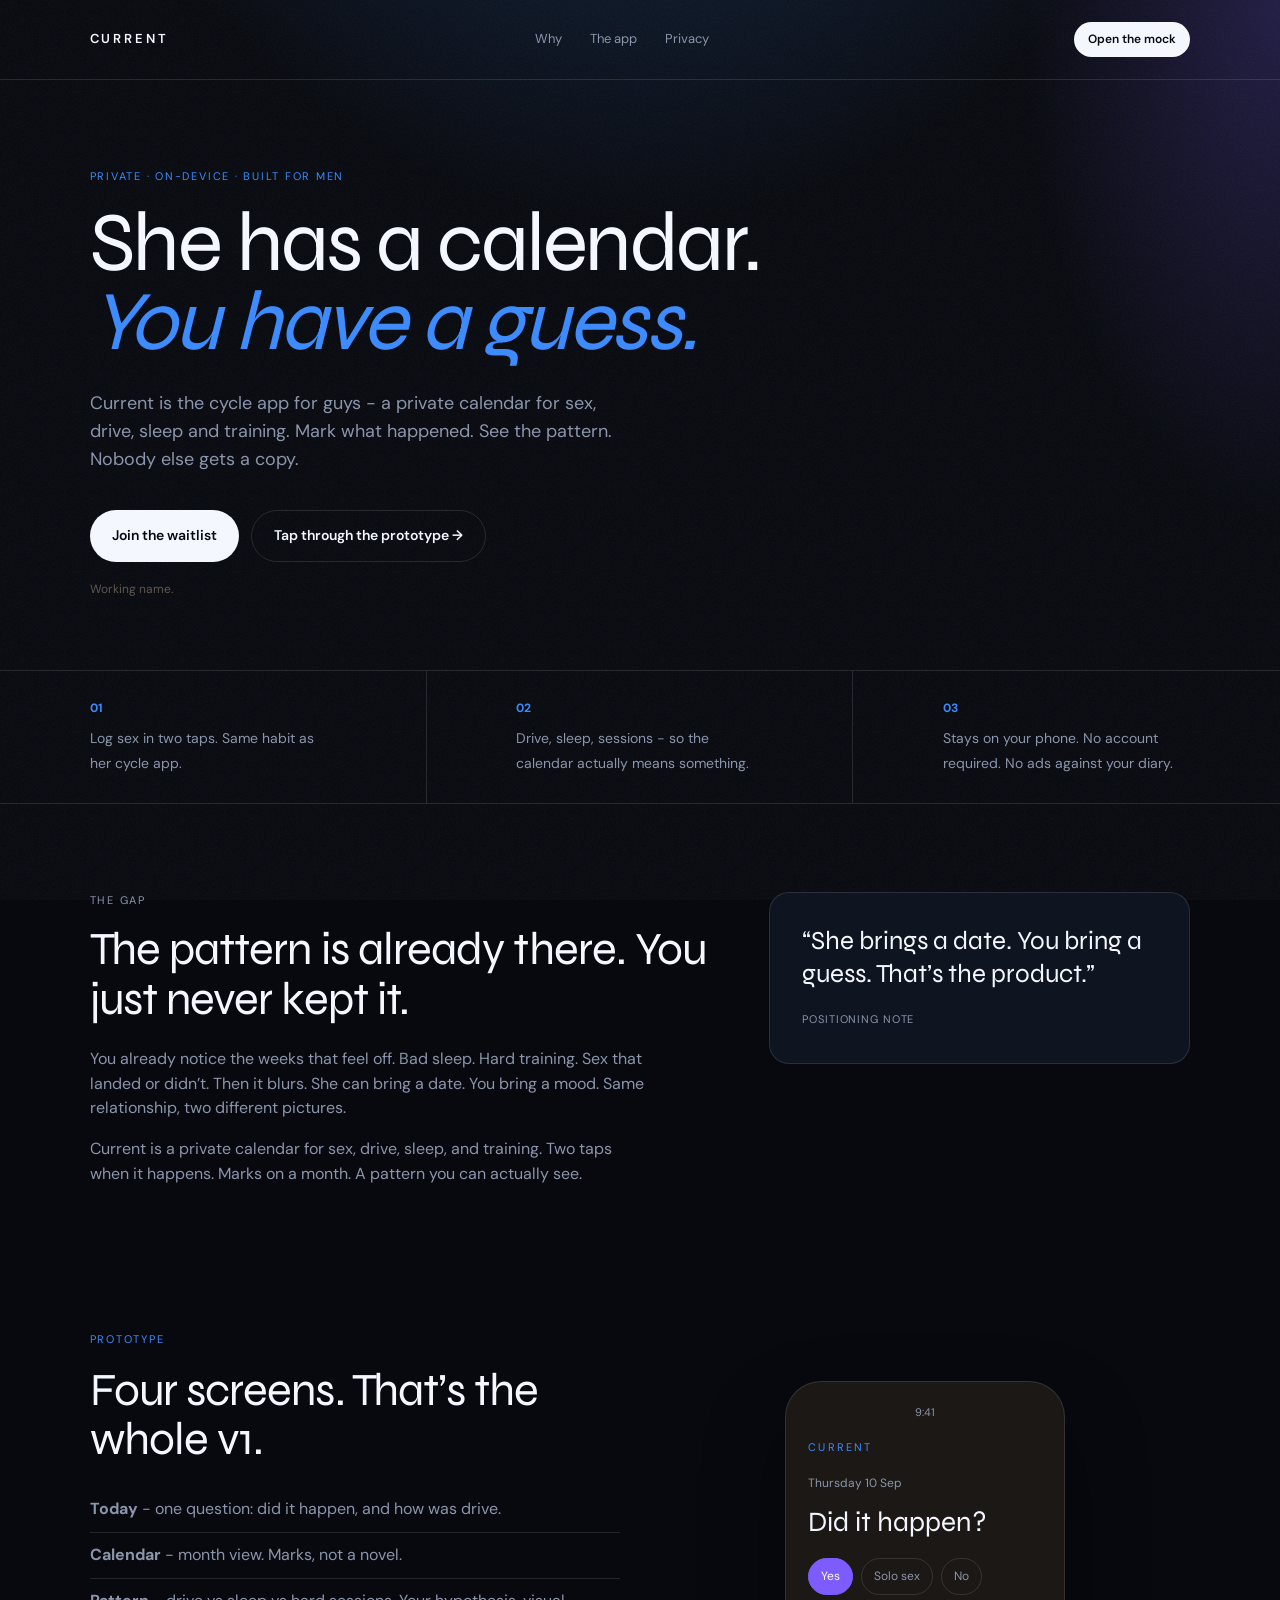
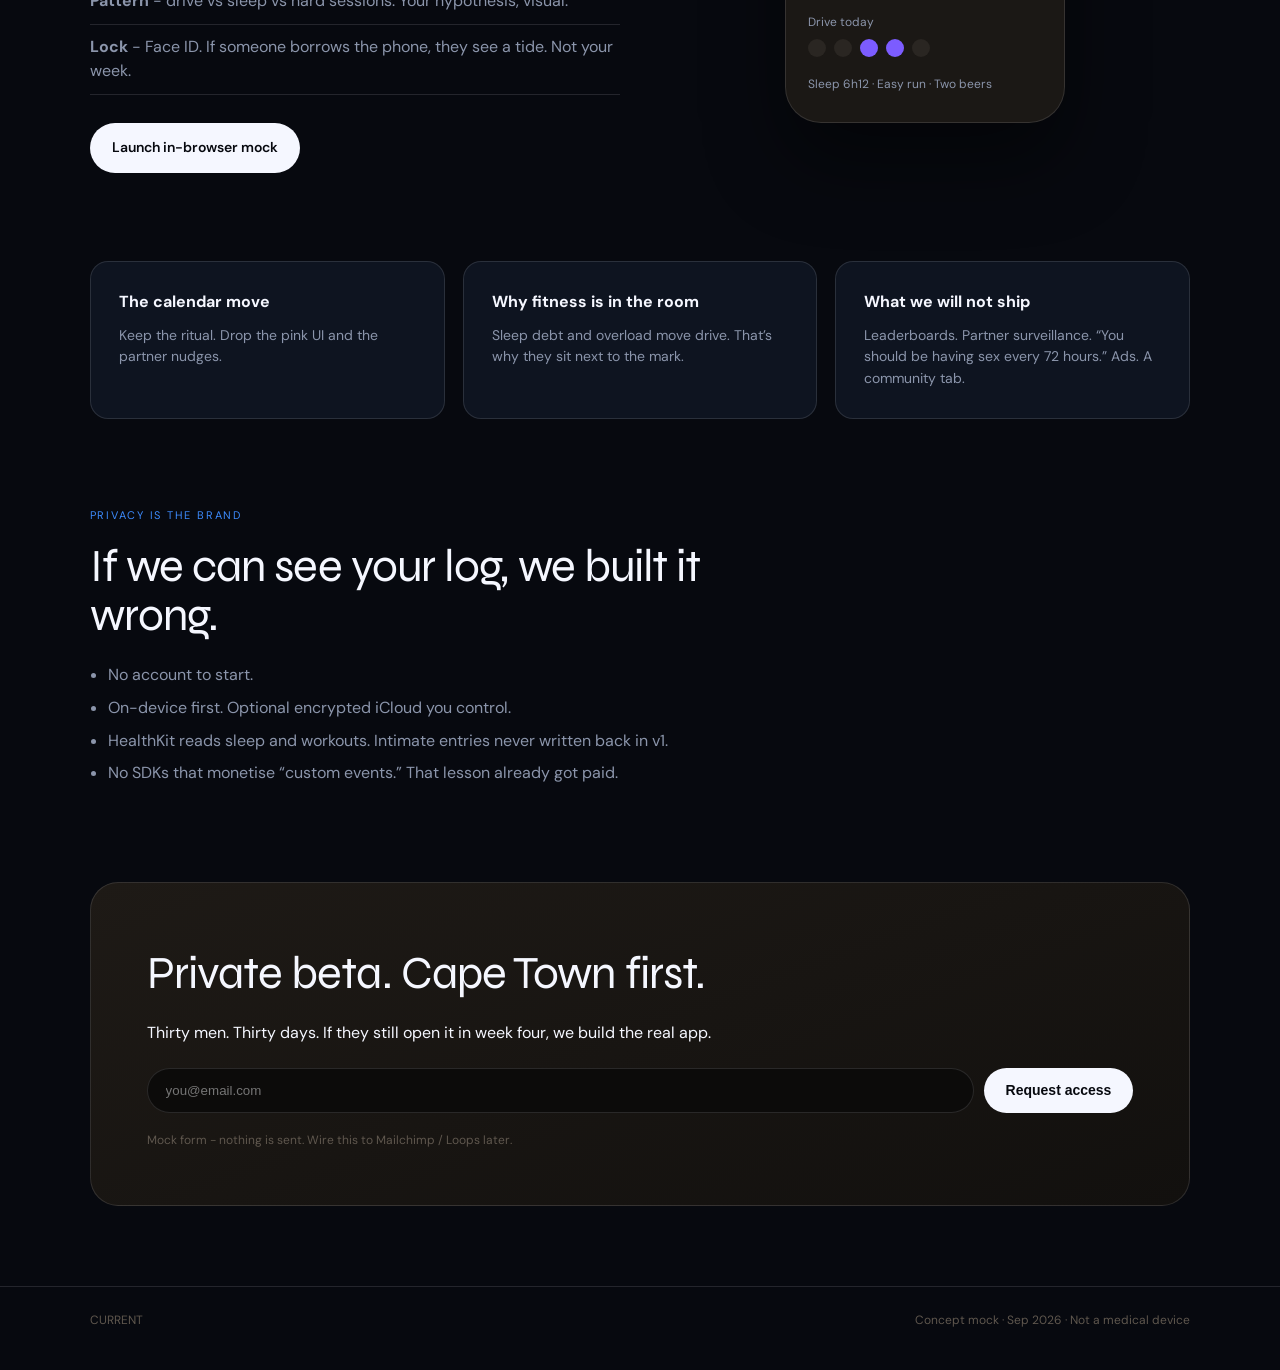
==== commit 60c7a377: "Ship Shaun-approved Gap package + supporting tweaks" ====
--- a/index.html
+++ b/index.html
@@ -201,7 +201,7 @@
   <section class="strip">
     <div>
       <strong>01</strong>
-      <span>Log sex in two taps. Same muscle memory as her period app.</span>
+      <span>Log sex in two taps. Same habit as her cycle app.</span>
     </div>
     <div>
       <strong>02</strong>
@@ -218,12 +218,13 @@
       <p class="eyebrow">The gap</p>
       <h2>The pattern is already there. You just never kept it.</h2>
       <p>
-        Late nights. Hard weeks. Quiet ones. You already notice the rhythm.
-        You just never put it somewhere private enough to trust.
+        You already notice the weeks that feel off. Bad sleep. Hard training.
+        Sex that landed or didn’t. Then it blurs. She can bring a date.
+        You bring a mood. Same relationship, two different pictures.
       </p>
       <p>
         Current is a private calendar for sex, drive, sleep, and training.
-        Mark what happened. Watch the week start to make sense. Nobody else gets a copy.
+        Two taps when it happens. Marks on a month. A pattern you can actually see.
       </p>
     </div>
     <aside class="card quote">
@@ -267,11 +268,11 @@
   <section class="grid3">
     <article>
       <h3>The calendar move</h3>
-      <p>A monthly ritual plus a sex mark. We keep the ritual. We drop the pink UI and the partner-nudge copy.</p>
+      <p>Keep the ritual. Drop the pink UI and the partner nudges.</p>
     </article>
     <article>
       <h3>Why fitness is in the room</h3>
-      <p>Not because the App Store is full of gym apps. Because sleep debt and overload are the two things that actually move drive. They earn their place as side-channels.</p>
+      <p>Sleep debt and overload move drive. That’s why they sit next to the mark.</p>
     </article>
     <article>
       <h3>What we will not ship</h3>
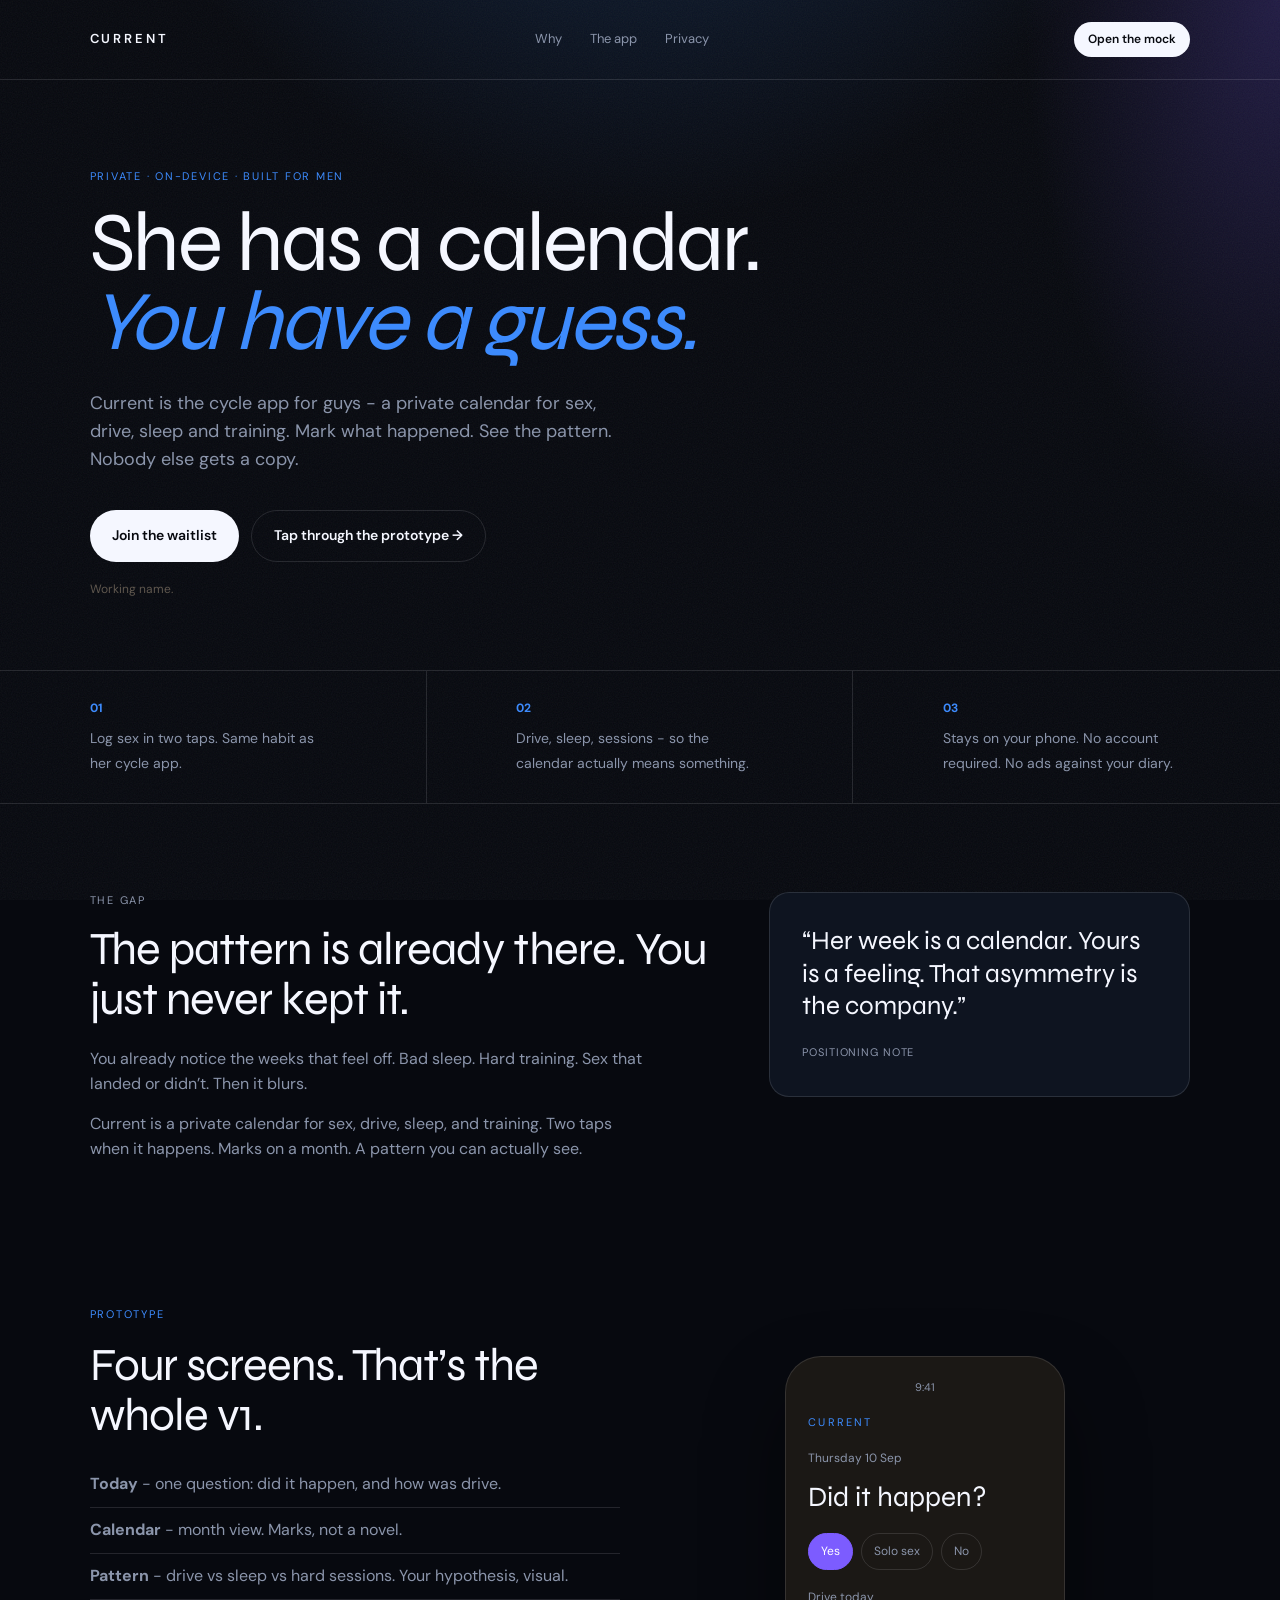
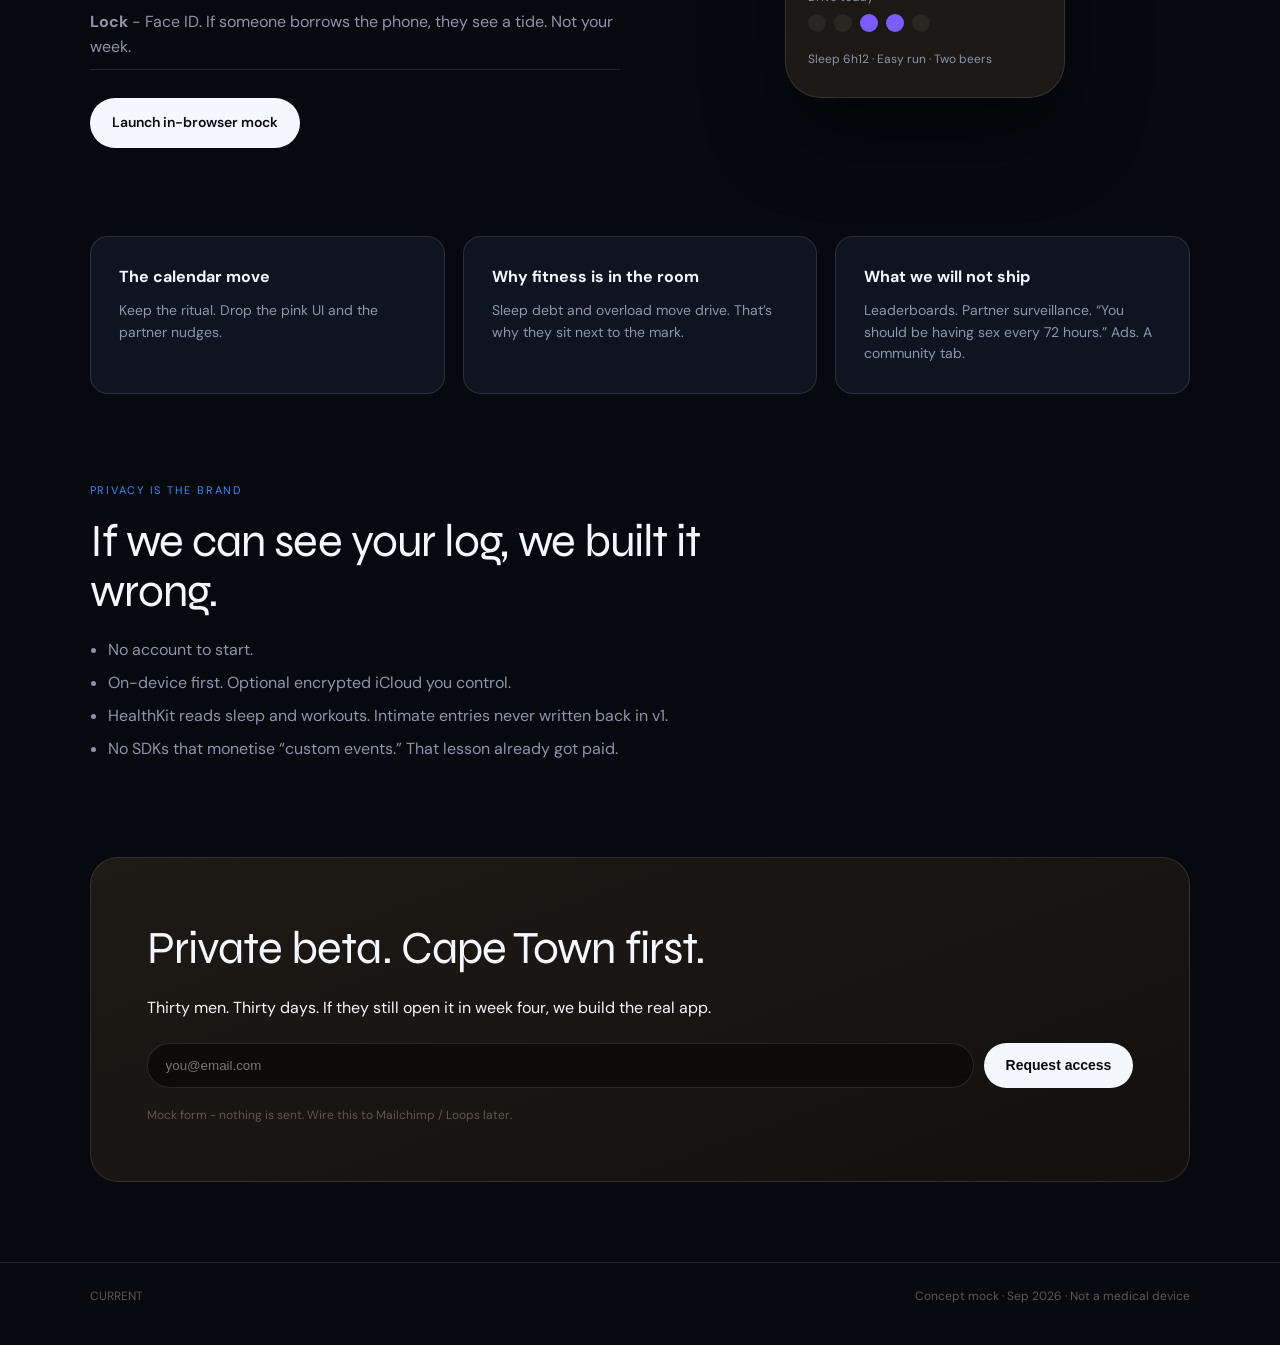
==== commit 38228dc5: "Lock positioning quote B: asymmetry is the company" ====
--- a/index.html
+++ b/index.html
@@ -219,8 +219,7 @@
       <h2>The pattern is already there. You just never kept it.</h2>
       <p>
         You already notice the weeks that feel off. Bad sleep. Hard training.
-        Sex that landed or didn’t. Then it blurs. She can bring a date.
-        You bring a mood. Same relationship, two different pictures.
+        Sex that landed or didn’t. Then it blurs.
       </p>
       <p>
         Current is a private calendar for sex, drive, sleep, and training.
@@ -228,7 +227,7 @@
       </p>
     </div>
     <aside class="card quote">
-      <p>“She brings a date. You bring a guess. That’s the product.”</p>
+      <p>“Her week is a calendar. Yours is a feeling. That asymmetry is the company.”</p>
       <small>Positioning note</small>
     </aside>
   </section>
